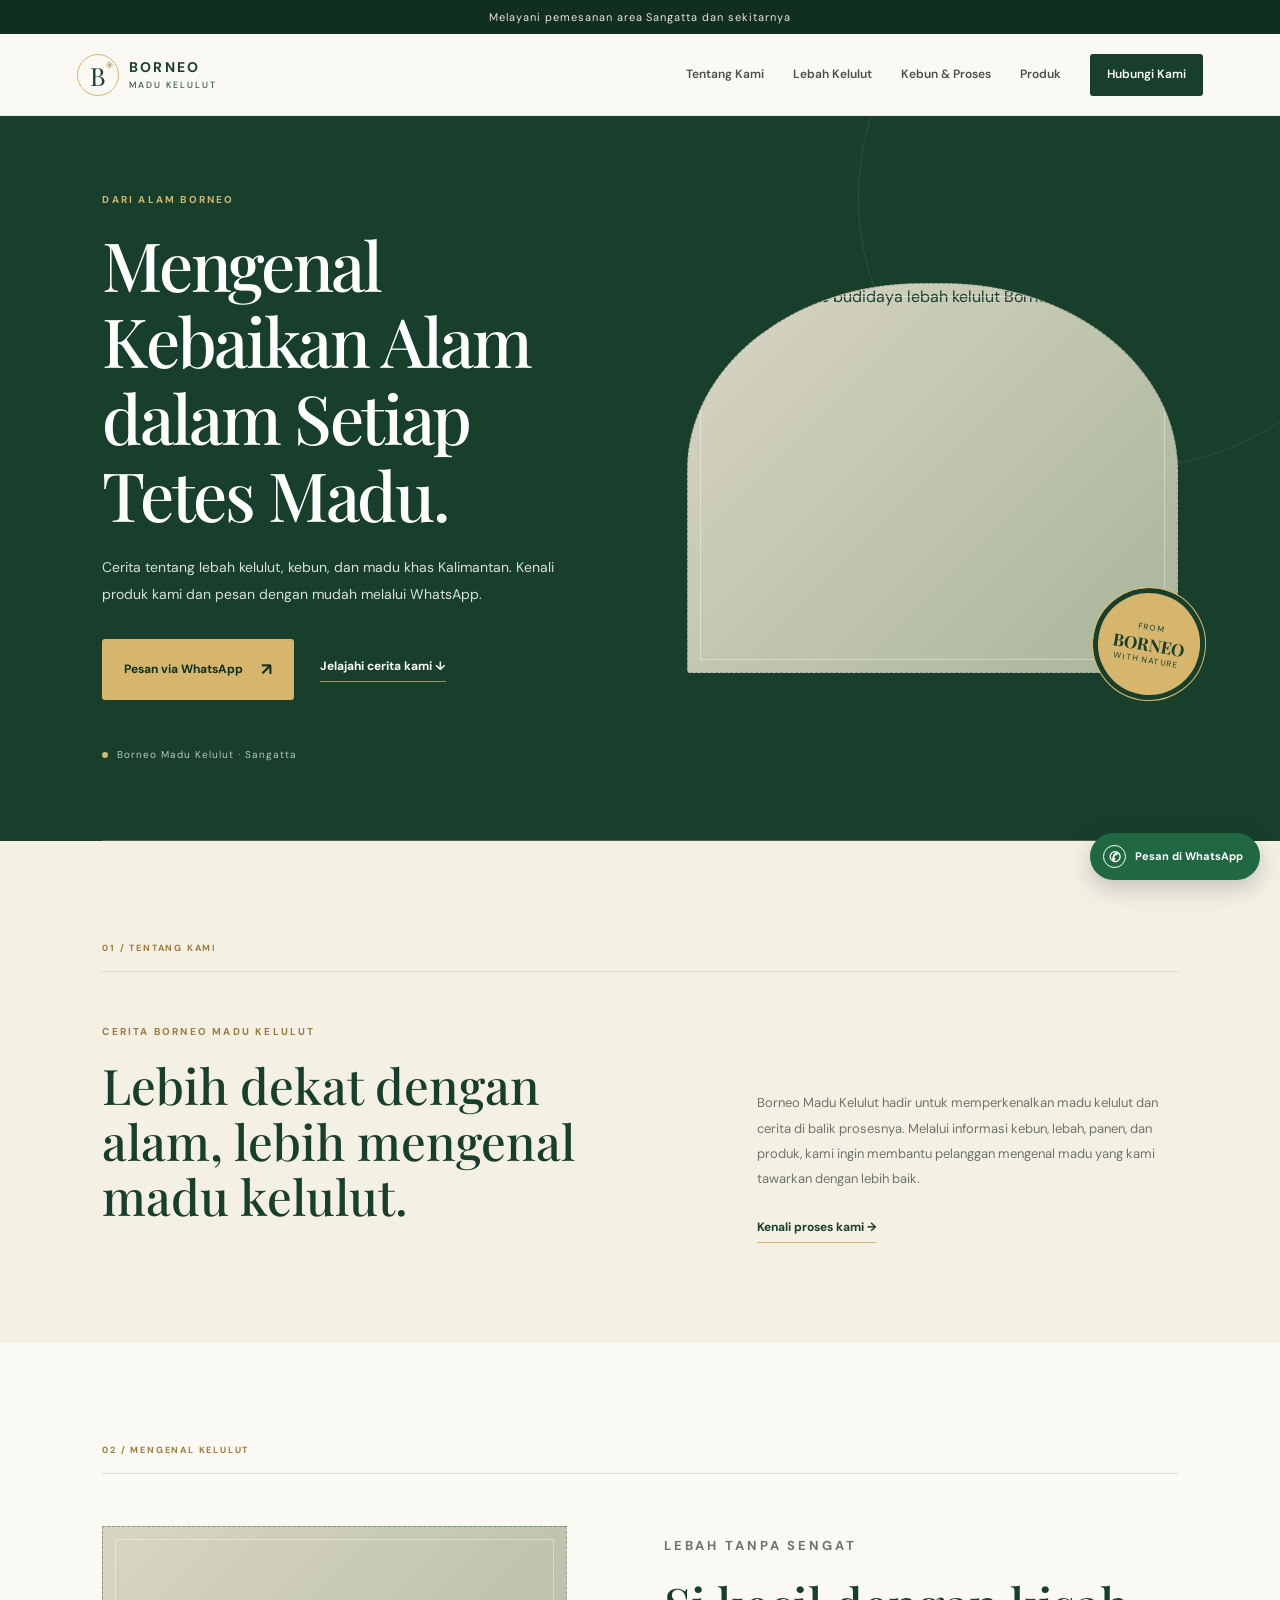
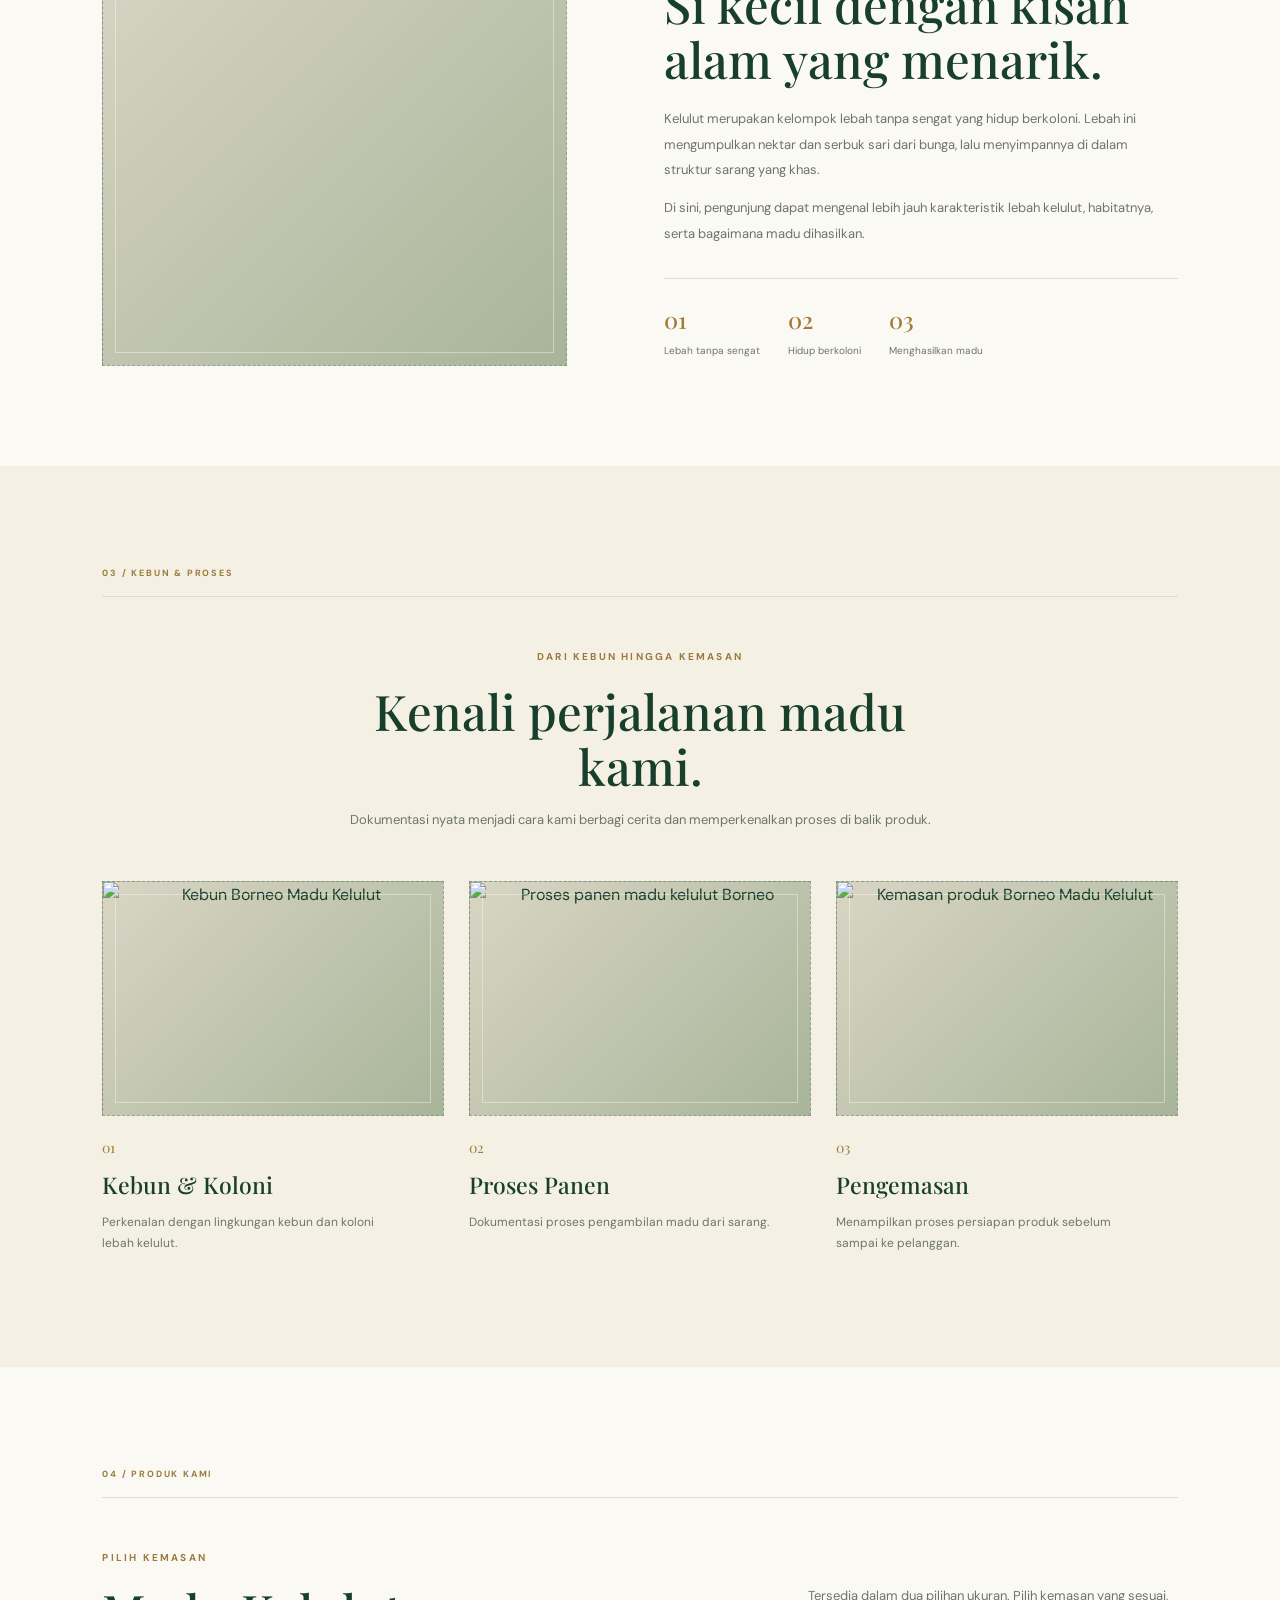
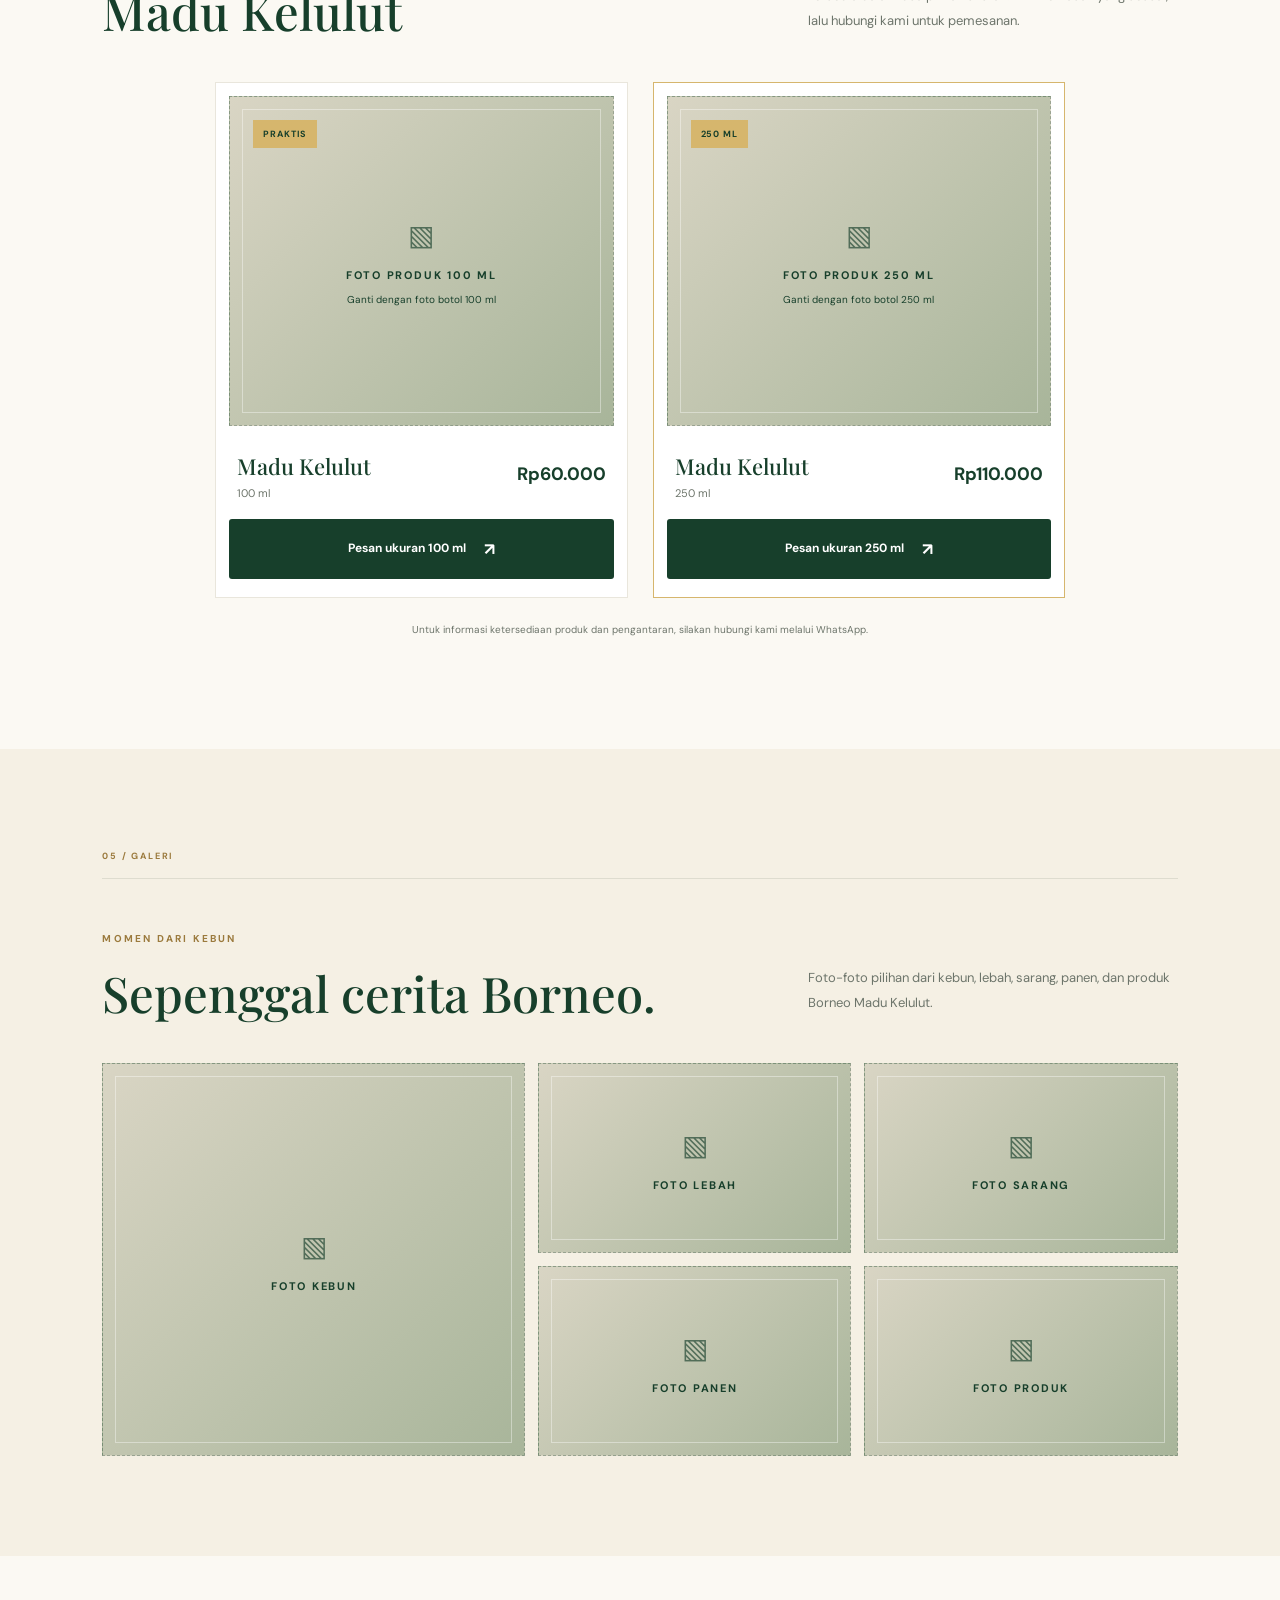
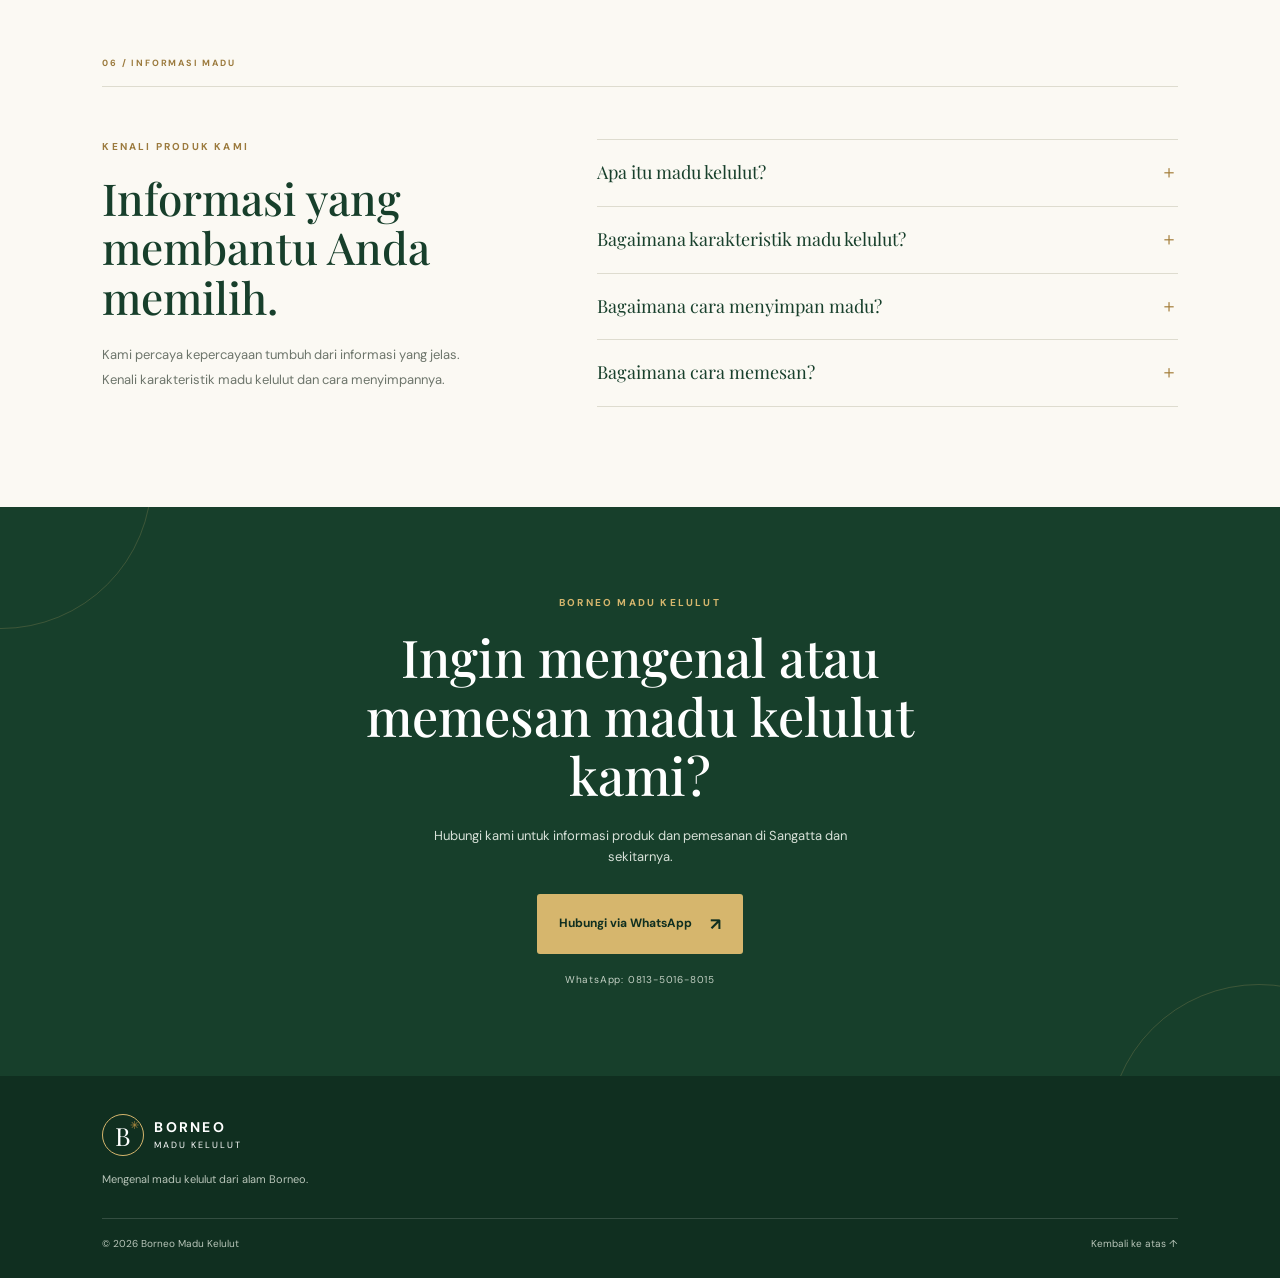
==== index.html @ fba6b412 "Add files via upload" ====
<!DOCTYPE html>
<html lang="id">
<head>
  <meta charset="UTF-8">
  <meta name="viewport" content="width=device-width, initial-scale=1.0">
  <meta name="theme-color" content="#173F2B">
  <meta name="description" content="Borneo Madu Kelulut — mengenal madu kelulut dari alam Kalimantan. Informasi kebun, proses panen, dan pemesanan di Sangatta dan sekitarnya.">
  <title>Borneo Madu Kelulut | Madu Kelulut dari Alam Borneo</title>
  <link rel="preconnect" href="https://fonts.googleapis.com">
  <link rel="preconnect" href="https://fonts.gstatic.com" crossorigin>
  <link href="https://fonts.googleapis.com/css2?family=DM+Sans:wght@400;500;600;700&family=Playfair+Display:wght@500;600;700&display=swap" rel="stylesheet">
  <link rel="stylesheet" href="style.css">
</head>
<body>
  <div class="announcement">Melayani pemesanan area Sangatta dan sekitarnya</div>

  <header class="site-header">
    <a class="brand" href="#home" aria-label="Borneo Madu Kelulut - Beranda">
      <span class="brand-mark">B<span>✳</span></span>
      <span class="brand-copy"><strong>BORNEO</strong><small>MADU KELULUT</small></span>
    </a>
    <button class="menu-toggle" aria-label="Buka menu" aria-expanded="false">☰</button>
    <nav class="nav" aria-label="Navigasi utama">
      <a href="#tentang">Tentang Kami</a>
      <a href="#kelulut">Lebah Kelulut</a>
      <a href="#proses">Kebun & Proses</a>
      <a href="#produk">Produk</a>
      <a href="#kontak" class="nav-cta">Hubungi Kami</a>
    </nav>
  </header>

  <main>
    <section class="hero" id="home">
      <div class="hero-content">
        <p class="eyebrow light">DARI ALAM BORNEO</p>
        <h1>Mengenal Kebaikan Alam dalam Setiap Tetes Madu.</h1>
        <p class="hero-desc">Cerita tentang lebah kelulut, kebun, dan madu khas Kalimantan. Kenali produk kami dan pesan dengan mudah melalui WhatsApp.</p>
        <div class="hero-actions">
          <a class="button button-gold" data-wa="Halo Borneo Madu Kelulut, saya ingin bertanya tentang produk madu kelulut.">Pesan via WhatsApp <span>↗</span></a>
          <a class="text-link light-link" href="#tentang">Jelajahi cerita kami <span>↓</span></a>
        </div>
        <div class="hero-note"><span class="note-dot"></span> Borneo Madu Kelulut · Sangatta</div>
      </div>
      <div class="hero-visual">
        <div class="photo-placeholder hero-photo">
        <img
        src="Foto/Foto-Utama.jpeg"
        alt="Proses budidaya lebah kelulut Borneo Madu"
      >
      </div>
        <div class="hero-stamp"><span>FROM</span><strong>BORNEO</strong><span>WITH NATURE</span></div>
      </div>
      <div class="hero-bottom-line"></div>
    </section>

    <section class="intro section" id="tentang">
      <div class="section-kicker">01 / TENTANG KAMI</div>
      <div class="intro-grid">
        <div>
          <p class="eyebrow">CERITA BORNEO MADU KELULUT</p>
          <h2>Lebih dekat dengan alam, lebih mengenal madu kelulut.</h2>
        </div>
        <div class="intro-copy">
          <p>Borneo Madu Kelulut hadir untuk memperkenalkan madu kelulut dan cerita di balik prosesnya. Melalui informasi kebun, lebah, panen, dan produk, kami ingin membantu pelanggan mengenal madu yang kami tawarkan dengan lebih baik.</p>
          <a class="text-link" href="#proses">Kenali proses kami <span>→</span></a>
        </div>
      </div>
    </section>

    <section class="kelulut-section section" id="kelulut">
      <div class="section-kicker">02 / MENGENAL KELULUT</div>
      <div class="split-layout">
      <div class="split-photo photo-placeholder bee-video-frame">
        <video autoplay muted loop playsinline preload="metadata">
        <source src="Foto/Video-Lebah Kelulut.mp4" type="video/mp4">
        </video>
      </div>
        <div class="split-copy">
          <p class="eyebrow">LEBAH TANPA SENGAT</p>
          <h2>Si kecil dengan kisah alam yang menarik.</h2>
          <p>Kelulut merupakan kelompok lebah tanpa sengat yang hidup berkoloni. Lebah ini mengumpulkan nektar dan serbuk sari dari bunga, lalu menyimpannya di dalam struktur sarang yang khas.</p>
          <p>Di sini, pengunjung dapat mengenal lebih jauh karakteristik lebah kelulut, habitatnya, serta bagaimana madu dihasilkan.</p>
          <div class="fact-row">
            <div><strong>01</strong><span>Lebah tanpa sengat</span></div>
            <div><strong>02</strong><span>Hidup berkoloni</span></div>
            <div><strong>03</strong><span>Menghasilkan madu</span></div>
          </div>
        </div>
      </div>
    </section>

    <section class="process-section section" id="proses">
      <div class="section-kicker">03 / KEBUN & PROSES</div>
      <div class="section-heading centered">
        <p class="eyebrow">DARI KEBUN HINGGA KEMASAN</p>
        <h2>Kenali perjalanan madu kami.</h2>
        <p>Dokumentasi nyata menjadi cara kami berbagi cerita dan memperkenalkan proses di balik produk.</p>
      </div>
      <div class="process-grid">
        
<article class="process-card">
  <div class="photo-placeholder card-photo">
    <img src="Foto/Foto-Kebun.jpeg"
         alt="Kebun Borneo Madu Kelulut">
  </div>
  <span class="step-number">01</span>
  <h3>Kebun & Koloni</h3>
  <p>Perkenalan dengan lingkungan kebun dan koloni lebah kelulut.</p>
</article>

        <article class="process-card">
          
<div class="photo-placeholder card-photo">
  <img src="Foto/Foto-Panen.jpeg"
       alt="Proses panen madu kelulut Borneo">
</div>

          <span class="step-number">02</span><h3>Proses Panen</h3>
          <p>Dokumentasi proses pengambilan madu dari sarang.</p>
        </article>
        <article class="process-card">
          
<div class="photo-placeholder card-photo">
  <img src="Foto/Foto-Kemasan.jpeg"
       alt="Kemasan produk Borneo Madu Kelulut">
</div>

          <span class="step-number">03</span><h3>Pengemasan</h3>
          <p>Menampilkan proses persiapan produk sebelum sampai ke pelanggan.</p>
        </article>
      </div>
    </section>

    <section class="products-section section" id="produk">
      <div class="section-kicker">04 / PRODUK KAMI</div>
      <div class="products-heading">
        <div><p class="eyebrow">PILIH KEMASAN</p><h2>Madu Kelulut</h2></div>
        <p>Tersedia dalam dua pilihan ukuran. Pilih kemasan yang sesuai, lalu hubungi kami untuk pemesanan.</p>
      </div>
      <div class="product-grid">
        <article class="product-card">
          <div class="product-image photo-placeholder"><span class="photo-icon">▧</span><strong>FOTO PRODUK 100 ML</strong><small>Ganti dengan foto botol 100 ml</small><span class="product-tag">PRAKTIS</span></div>
          <div class="product-info"><div><h3>Madu Kelulut</h3><p class="volume">100 ml</p></div><strong class="price">Rp60.000</strong></div>
          <a class="button button-dark full-button" data-wa="Halo Borneo Madu Kelulut, saya ingin memesan Madu Kelulut 100 ml seharga Rp60.000.">Pesan ukuran 100 ml <span>↗</span></a>
        </article>
        <article class="product-card featured">
          <div class="product-image photo-placeholder"><span class="photo-icon">▧</span><strong>FOTO PRODUK 250 ML</strong><small>Ganti dengan foto botol 250 ml</small><span class="product-tag">250 ML</span></div>
          <div class="product-info"><div><h3>Madu Kelulut</h3><p class="volume">250 ml</p></div><strong class="price">Rp110.000</strong></div>
          <a class="button button-dark full-button" data-wa="Halo Borneo Madu Kelulut, saya ingin memesan Madu Kelulut 250 ml seharga Rp110.000.">Pesan ukuran 250 ml <span>↗</span></a>
        </article>
      </div>
      <p class="product-footnote">Untuk informasi ketersediaan produk dan pengantaran, silakan hubungi kami melalui WhatsApp.</p>
    </section>

    <section class="gallery-section section">
      <div class="section-kicker">05 / GALERI</div>
      <div class="gallery-heading"><div><p class="eyebrow">MOMEN DARI KEBUN</p><h2>Sepenggal cerita Borneo.</h2></div><p>Foto-foto pilihan dari kebun, lebah, sarang, panen, dan produk Borneo Madu Kelulut.</p></div>
      <div class="gallery-grid">
        <div class="photo-placeholder gallery-large"><span class="photo-icon">▧</span><strong>FOTO KEBUN</strong></div>
        <div class="photo-placeholder"><span class="photo-icon">▧</span><strong>FOTO LEBAH</strong></div>
        <div class="photo-placeholder"><span class="photo-icon">▧</span><strong>FOTO SARANG</strong></div>
        <div class="photo-placeholder"><span class="photo-icon">▧</span><strong>FOTO PANEN</strong></div>
        <div class="photo-placeholder"><span class="photo-icon">▧</span><strong>FOTO PRODUK</strong></div>
      </div>
    </section>

    <section class="education-section section">
      <div class="section-kicker">06 / INFORMASI MADU</div>
      <div class="education-grid">
        <div><p class="eyebrow">KENALI PRODUK KAMI</p><h2>Informasi yang membantu Anda memilih.</h2><p class="education-lead">Kami percaya kepercayaan tumbuh dari informasi yang jelas. Kenali karakteristik madu kelulut dan cara menyimpannya.</p></div>
        <div class="info-list">
          <details><summary>Apa itu madu kelulut? <span>＋</span></summary><p>Madu kelulut adalah madu yang dihasilkan oleh lebah tanpa sengat dari kelompok stingless bee. Karakteristik warna, aroma, dan rasa dapat berbeda tergantung jenis lebah, sumber pakan, dan kondisi lingkungan.</p></details>
          <details><summary>Bagaimana karakteristik madu kelulut? <span>＋</span></summary><p>Madu kelulut umumnya memiliki rasa khas yang dapat terasa asam-manis. Warna, aroma, dan kekentalannya dapat bervariasi secara alami.</p></details>
          <details><summary>Bagaimana cara menyimpan madu? <span>＋</span></summary><p>Simpan dalam wadah tertutup rapat, di tempat bersih dan sejuk, serta terhindar dari sinar matahari langsung. Ikuti petunjuk penyimpanan pada kemasan produk.</p></details>
          <details><summary>Bagaimana cara memesan? <span>＋</span></summary><p>Pilih ukuran 100 ml atau 250 ml, kemudian tekan tombol WhatsApp pada produk. Kami akan membantu mengonfirmasi pesanan dan informasi pengantaran.</p></details>
        </div>
      </div>
    </section>

    <section class="contact-section" id="kontak">
      <div class="contact-inner">
        <p class="eyebrow light">BORNEO MADU KELULUT</p>
        <h2>Ingin mengenal atau memesan madu kelulut kami?</h2>
        <p>Hubungi kami untuk informasi produk dan pemesanan di Sangatta dan sekitarnya.</p>
        <a class="button button-gold" data-wa="Halo Borneo Madu Kelulut, saya ingin bertanya dan melakukan pemesanan.">Hubungi via WhatsApp <span>↗</span></a>
        <small>WhatsApp: 0813-5016-8015</small>
      </div>
    </section>
  </main>

  <footer class="footer">
    <a class="brand footer-brand" href="#home"><span class="brand-mark">B<span>✳</span></span><span class="brand-copy"><strong>BORNEO</strong><small>MADU KELULUT</small></span></a>
    <p>Mengenal madu kelulut dari alam Borneo.</p>
    <div class="footer-bottom"><span>© <span id="year"></span> Borneo Madu Kelulut</span><a href="#home">Kembali ke atas ↑</a></div>
  </footer>

  <a class="floating-wa" data-wa="Halo Borneo Madu Kelulut, saya ingin bertanya tentang produk madu kelulut." aria-label="Chat WhatsApp">
    <span class="wa-symbol">✆</span><span>Pesan di WhatsApp</span>
  </a>

  <script src="script.js"></script>
</body>
</html>
---- style.css ----
:root {
  --forest: #173F2B;
  --forest-deep: #102F20;
  --gold: #D6B66D;
  --ivory: #F5F0E4;
  --paper: #FBF9F3;
  --brown: #79533A;
  --sage: #A8B59A;
  --ink: #292D27;
  --muted: #6D756B;
  --line: #DEDCCF;
  --serif: "Playfair Display", Georgia, serif;
  --sans: "DM Sans", Arial, sans-serif;
}
* { box-sizing: border-box; }
html { scroll-behavior: smooth; scroll-padding-top: 88px; }
body { margin: 0; background: var(--paper); color: var(--ink); font-family: var(--sans); line-height: 1.65; }
a { color: inherit; text-decoration: none; }
.announcement { background: var(--forest-deep); color: #E9E5D8; text-align: center; padding: 8px 16px; font-size: 11px; letter-spacing: .09em; }
.site-header { height: 82px; display: flex; align-items: center; justify-content: space-between; padding: 0 max(6vw, 24px); background: var(--paper); position: sticky; top: 0; z-index: 20; border-bottom: 1px solid rgba(23,63,43,.08); }
.brand { display: inline-flex; align-items: center; gap: 10px; color: var(--forest); }
.brand-mark { width: 42px; height: 42px; display: grid; place-items: center; border: 1px solid var(--gold); border-radius: 50%; font-family: var(--serif); font-size: 25px; position: relative; }
.brand-mark span { color: #B58D3F; font-size: 11px; position: absolute; top: 1px; right: 4px; }
.brand-copy { display: flex; flex-direction: column; line-height: 1.2; letter-spacing: .14em; }
.brand-copy strong { font-size: 14px; }
.brand-copy small { font-size: 9px; letter-spacing: .22em; margin-top: 4px; }
.nav { display: flex; align-items: center; gap: 29px; font-size: 12px; font-weight: 600; color: #465248; }
.nav a:hover, .text-link:hover { color: #A77F34; }
.nav .nav-cta { background: var(--forest); color: white; padding: 11px 17px; border-radius: 3px; }
.menu-toggle { display: none; background: none; border: 0; font-size: 25px; color: var(--forest); }
.hero { background: var(--forest); color: white; min-height: 610px; display: grid; grid-template-columns: 1.03fr .97fr; padding: 76px max(8vw, 28px) 78px; position: relative; overflow: hidden; gap: 6%; }
.hero:before { content: ""; position: absolute; width: 540px; height: 540px; border: 1px solid rgba(214,182,109,.13); border-radius: 50%; right: -120px; top: -190px; }
.hero-content { max-width: 590px; align-self: center; z-index: 1; }
.eyebrow { color: #9B7A3D; font-size: 10px; font-weight: 700; letter-spacing: .22em; margin: 0 0 17px; }
.eyebrow.light { color: var(--gold); }
h1, h2, h3, p { margin-top: 0; }
h1, h2 { font-family: var(--serif); font-weight: 500; line-height: 1.13; }
h1 { font-size: clamp(42px, 5.3vw, 68px); letter-spacing: -.035em; margin-bottom: 22px; }
.hero-desc { color: #D7E1D8; font-size: 14px; max-width: 490px; line-height: 1.9; }
.hero-actions { display: flex; align-items: center; gap: 26px; margin-top: 32px; flex-wrap: wrap; }
.button { display: inline-flex; align-items: center; justify-content: center; gap: 18px; padding: 15px 21px; font-size: 12px; font-weight: 700; border-radius: 3px; transition: .2s ease; border: 1px solid transparent; cursor: pointer; }
.button span { font-size: 17px; }
.button-gold { background: var(--gold); color: var(--forest-deep); }
.button-gold:hover { background: #E4C982; transform: translateY(-2px); }
.button-dark { background: var(--forest); color: white; }
.button-dark:hover { background: var(--forest-deep); }
.text-link { color: var(--forest); font-size: 12px; font-weight: 700; border-bottom: 1px solid var(--gold); padding-bottom: 5px; }
.light-link { color: white; border-color: rgba(214,182,109,.7); }
.hero-note { margin-top: 47px; color: #B9C9BC; font-size: 10px; letter-spacing: .1em; display: flex; gap: 9px; align-items: center; }
.note-dot { width: 6px; height: 6px; border-radius: 50%; background: var(--gold); }
.hero-visual { align-self: center; position: relative; z-index: 1; }
.photo-placeholder { background: linear-gradient(135deg, #D9D5C4, #A8B59A); color: var(--forest); display: flex; align-items: center; justify-content: center; flex-direction: column; text-align: center; gap: 7px; position: relative; overflow: hidden; border: 1px dashed rgba(23,63,43,.32); }
.photo-placeholder:after { content: ""; position: absolute; inset: 12px; border: 1px solid rgba(255,255,255,.38); pointer-events: none; }
.photo-placeholder strong { font-size: 11px; letter-spacing: .16em; z-index: 1; }
.photo-placeholder small { font-size: 10px; z-index: 1; max-width: 80%; }
.photo-icon { font-size: 28px; opacity: .65; z-index: 1; }
.hero-photo { min-height: 390px; height: 100%; border-radius: 48% 48% 3px 3px; }
.hero-stamp { position: absolute; width: 112px; height: 112px; border-radius: 50%; background: var(--gold); color: var(--forest); right: -27px; bottom: -27px; display: flex; flex-direction: column; justify-content: center; align-items: center; line-height: 1.35; transform: rotate(10deg); border: 5px solid var(--forest); outline: 1px solid var(--gold); }
.hero-stamp span { font-size: 8px; letter-spacing: .16em; }.hero-stamp strong { font-family: var(--serif); font-size: 17px; }
.hero-bottom-line { position: absolute; bottom: 0; left: 8%; right: 8%; border-bottom: 1px solid rgba(214,182,109,.3); }
.section { padding: 100px max(8vw, 28px); }
.section-kicker { color: #9B7A3D; font-size: 9px; letter-spacing: .2em; font-weight: 700; border-bottom: 1px solid var(--line); padding-bottom: 15px; margin-bottom: 52px; }
.intro { background: var(--ivory); }
.intro-grid { display: grid; grid-template-columns: 1fr .8fr; gap: 12%; align-items: end; }
h2 { font-size: clamp(34px, 4vw, 49px); color: var(--forest); margin-bottom: 20px; }
.intro-copy p, .split-copy p, .section-heading > p:last-child, .products-heading > p, .gallery-heading > p, .education-lead { color: var(--muted); font-size: 13px; line-height: 1.95; }
.intro-copy .text-link { display: inline-block; margin-top: 13px; }
.kelulut-section { background: var(--paper); }
.split-layout { display: grid; grid-template-columns: .95fr 1.05fr; gap: 9%; align-items: center; }
.split-photo { min-height: 440px; }
.split-copy h2 { max-width: 480px; }
.split-copy > p:not(.eyebrow) { max-width: 530px; }
.fact-row { display: flex; gap: 28px; border-top: 1px solid var(--line); margin-top: 32px; padding-top: 22px; }
.fact-row div { display: flex; flex-direction: column; gap: 4px; }
.fact-row strong { color: #A27B36; font-family: var(--serif); font-size: 23px; font-weight: 500; }
.fact-row span { font-size: 10px; color: var(--muted); }
.process-section { background: var(--ivory); }
.section-heading { max-width: 600px; margin: 0 auto 48px; }
.centered { text-align: center; }
.section-heading h2 { margin-bottom: 14px; }
.process-grid { display: grid; grid-template-columns: repeat(3, 1fr); gap: 25px; }
.process-card { position: relative; }
.card-photo { height: 235px; }
.step-number { display: inline-block; color: #A27B36; font-family: var(--serif); font-size: 14px; margin: 20px 0 7px; }
.process-card h3 { color: var(--forest); font-family: var(--serif); font-size: 23px; font-weight: 500; margin-bottom: 8px; }
.process-card p { color: var(--muted); font-size: 12px; line-height: 1.8; max-width: 300px; }
.products-section { background: var(--paper); }
.products-heading, .gallery-heading { display: flex; justify-content: space-between; align-items: end; gap: 40px; margin-bottom: 43px; }
.products-heading h2, .gallery-heading h2 { margin-bottom: 0; }
.products-heading > p, .gallery-heading > p { max-width: 370px; margin-bottom: 5px; }
.product-grid { display: grid; grid-template-columns: repeat(2, minmax(0, 1fr)); gap: 25px; max-width: 850px; margin: 0 auto; }
.product-card { background: white; padding: 13px 13px 18px; border: 1px solid #E9E6DC; }
.product-card.featured { border-color: #D6B66D; }
.product-image { height: 330px; }
.product-tag { position: absolute; top: 23px; left: 23px; background: var(--gold); color: var(--forest); font-size: 9px; font-weight: 700; letter-spacing: .1em; padding: 7px 10px; z-index: 2; }
.product-info { display: flex; align-items: center; justify-content: space-between; gap: 10px; padding: 22px 8px 17px; }
.product-info h3 { font-family: var(--serif); font-weight: 500; color: var(--forest); font-size: 22px; margin: 0; }
.volume { color: var(--muted); font-size: 11px; margin: 0; }
.price { color: var(--forest); font-size: 18px; white-space: nowrap; }
.full-button { width: 100%; }
.product-footnote { text-align: center; color: var(--muted); font-size: 10px; margin-top: 24px; }
.gallery-section { background: var(--ivory); }
.gallery-grid { display: grid; grid-template-columns: 1.35fr 1fr 1fr; grid-template-rows: 190px 190px; gap: 13px; }
.gallery-grid > div { min-height: 170px; }
.gallery-large { grid-row: span 2; }
.education-section { background: var(--paper); }
.education-grid { display: grid; grid-template-columns: .8fr 1.2fr; gap: 10%; }
.education-grid h2 { font-size: clamp(32px, 3.6vw, 44px); }
.info-list details { border-bottom: 1px solid var(--line); padding: 18px 0; }
.info-list details:first-child { border-top: 1px solid var(--line); }
.info-list summary { cursor: pointer; display: flex; justify-content: space-between; gap: 20px; list-style: none; font-family: var(--serif); font-size: 18px; color: var(--forest); }
.info-list summary::-webkit-details-marker { display: none; }
.info-list summary span { color: #A27B36; font-family: var(--sans); }
.info-list details p { color: var(--muted); font-size: 12px; line-height: 1.9; max-width: 600px; margin: 13px 30px 2px 0; }
.contact-section { background: var(--forest); color: white; text-align: center; padding: 88px 24px; position: relative; overflow: hidden; }
.contact-section:before, .contact-section:after { content: ""; position: absolute; width: 300px; height: 300px; border: 1px solid rgba(214,182,109,.2); border-radius: 50%; }
.contact-section:before { left: -150px; top: -180px; }.contact-section:after { right: -130px; bottom: -210px; }
.contact-inner { max-width: 650px; margin: auto; position: relative; z-index: 1; }
.contact-inner h2 { color: white; font-size: clamp(34px, 4.5vw, 52px); }
.contact-inner > p:not(.eyebrow) { color: #D7E1D8; font-size: 13px; margin: 0 auto 26px; max-width: 480px; }
.contact-inner small { display: block; color: #C3D0C4; font-size: 10px; margin-top: 18px; letter-spacing: .08em; }
.footer { padding: 38px max(8vw, 28px) 25px; background: #102F20; color: #E7E9DF; }
.footer-brand { color: white; }.footer p { color: #B8C5B9; font-size: 11px; margin: 14px 0 30px; }
.footer-bottom { border-top: 1px solid rgba(255,255,255,.15); padding-top: 17px; display: flex; justify-content: space-between; color: #B8C5B9; font-size: 10px; }
.floating-wa { position: fixed; bottom: 20px; right: 20px; z-index: 30; display: flex; align-items: center; gap: 9px; background: #1F6842; color: white; border-radius: 40px; padding: 12px 17px 12px 13px; box-shadow: 0 8px 25px rgba(0,0,0,.2); font-size: 11px; font-weight: 700; }
.wa-symbol { width: 23px; height: 23px; border: 1.5px solid white; border-radius: 50%; display: grid; place-items: center; font-size: 14px; }
@media (max-width: 850px) {
  .site-header { height: 72px; }.menu-toggle { display: block; cursor: pointer; }
  .nav { display: none; position: absolute; top: 72px; left: 0; right: 0; padding: 18px 25px 24px; background: var(--paper); flex-direction: column; align-items: stretch; gap: 17px; border-bottom: 1px solid var(--line); }
  .nav.open { display: flex; }.nav .nav-cta { text-align: center; }
  .hero { grid-template-columns: 1fr; padding-top: 62px; gap: 40px; }.hero-content { max-width: 680px; }.hero-photo { min-height: 330px; border-radius: 150px 150px 3px 3px; }.hero-visual { max-width: 570px; width: 100%; margin: auto; }
  .intro-grid, .split-layout, .education-grid { grid-template-columns: 1fr; gap: 30px; }
  .split-photo { min-height: 340px; }.split-layout .split-photo { order: 2; }.split-copy { order: 1; }
  .section { padding-top: 75px; padding-bottom: 75px; }.section-kicker { margin-bottom: 38px; }
}
@media (max-width: 600px) {
  .announcement { font-size: 9px; }.site-header { padding: 0 20px; }.brand-mark { width: 37px; height: 37px; }
  .hero { padding: 54px 23px 66px; }.hero h1 { font-size: 43px; }.hero-desc { font-size: 13px; }.hero-actions { gap: 18px; }.hero-note { margin-top: 32px; }.hero-photo { min-height: 270px; }.hero-stamp { width: 90px; height: 90px; right: -8px; }.hero-stamp strong { font-size: 14px; }
  .section { padding: 67px 22px; }.section-kicker { margin-bottom: 32px; }.intro-grid { gap: 12px; }
  .fact-row { gap: 14px; justify-content: space-between; }.fact-row span { font-size: 9px; }
  .process-grid { grid-template-columns: 1fr; gap: 25px; }.card-photo { height: 220px; }
  .products-heading, .gallery-heading { display: block; }.products-heading > p, .gallery-heading > p { margin-top: 18px; }
  .product-grid { grid-template-columns: 1fr; max-width: 390px; }.product-image { height: 300px; }
  .gallery-grid { grid-template-columns: 1fr 1fr; grid-template-rows: 170px 130px 130px; }.gallery-large { grid-column: span 2; grid-row: auto; }
  .contact-section { padding: 72px 23px; }.footer { padding: 34px 22px 22px; }.footer-bottom { gap: 12px; }
  .floating-wa { right: 12px; bottom: 12px; padding: 11px 14px 11px 11px; }
}
/* Foto utama - mempertahankan desain template */
.hero-photo {
  position: relative;
  overflow: hidden;
}

.hero-photo img {
  position: absolute;
  inset: 0;
  width: 100%;
  height: 100%;
  object-fit: cover;
  object-position: center;
  display: block;
}

.bee-video-frame {
  position: relative;
  overflow: hidden;
}

.bee-video-frame video {
  position: absolute;
  inset: 0;
  width: 100%;
  height: 100%;
  object-fit: cover;
  display: block;
}
.card-photo {
  position: relative;
  overflow: hidden;
}

.card-photo img {
  width: 100%;
  height: 100%;
  object-fit: cover;
  display: block;
}
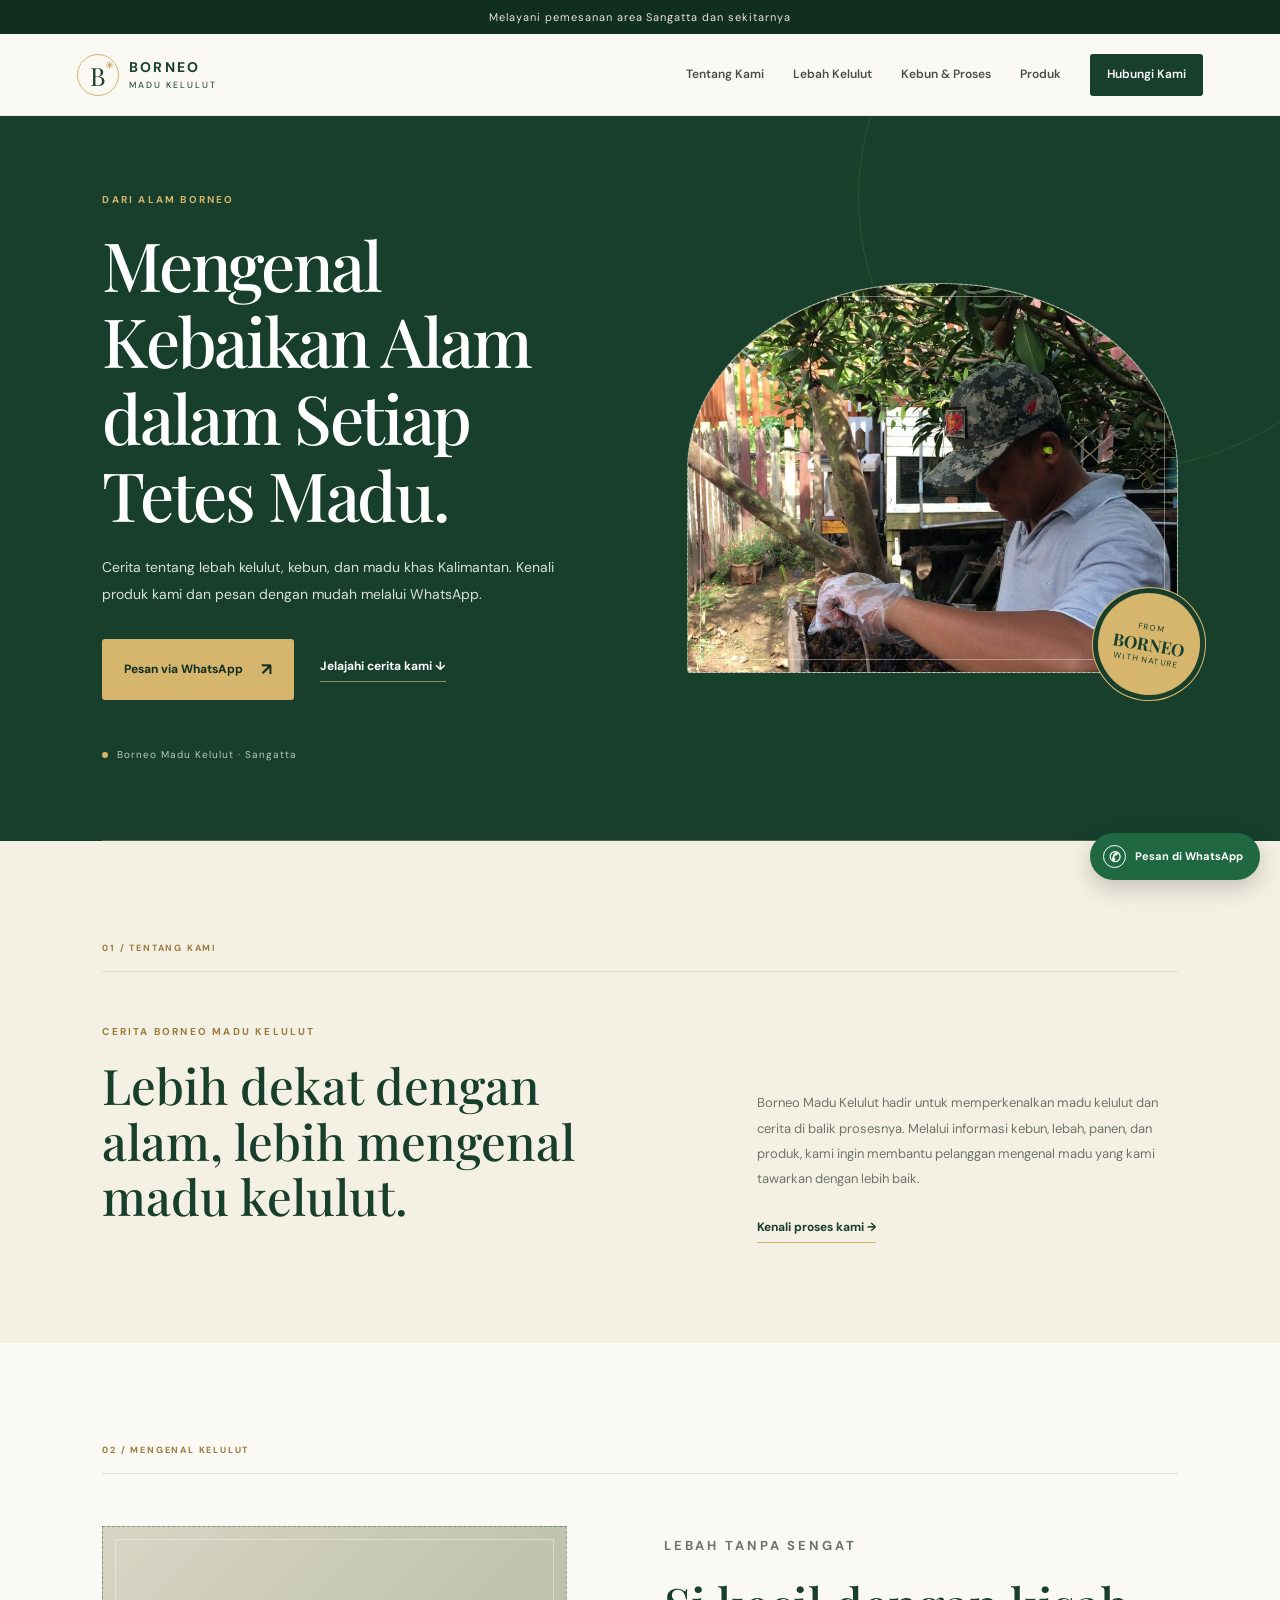
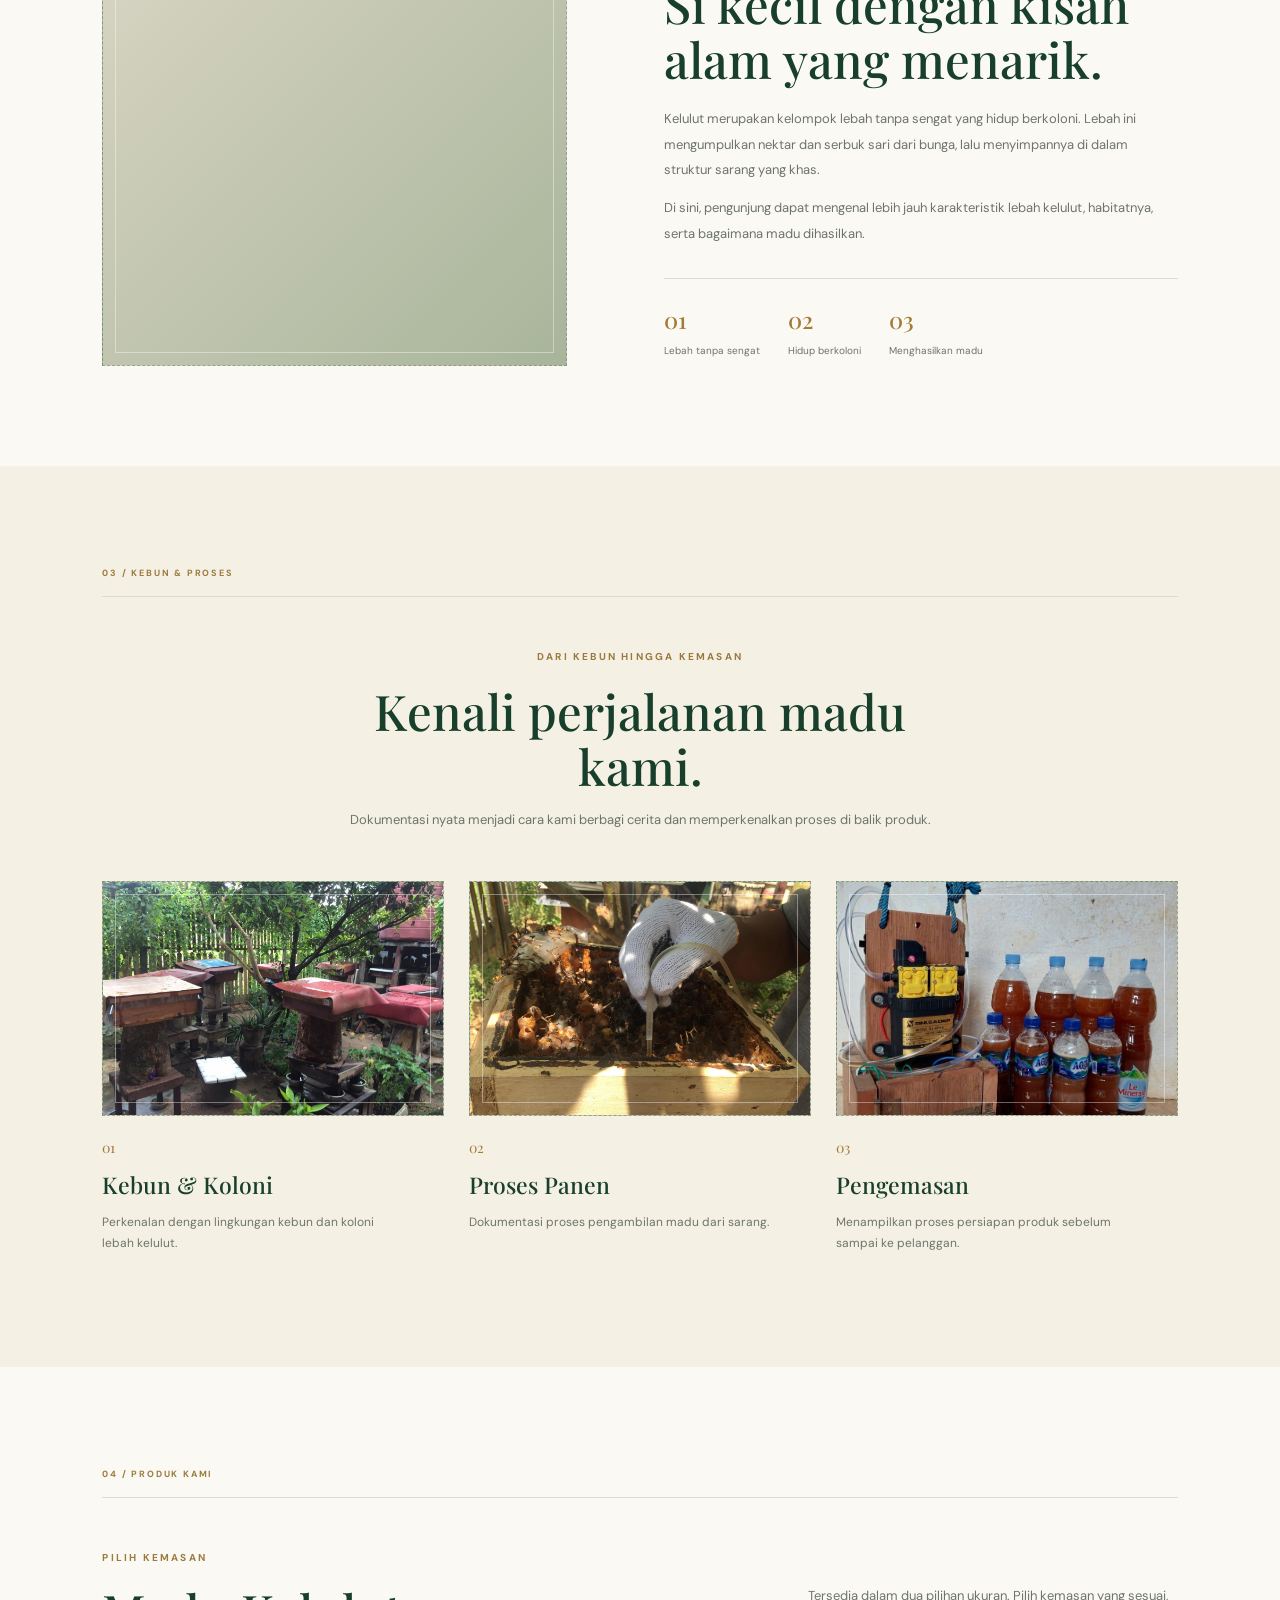
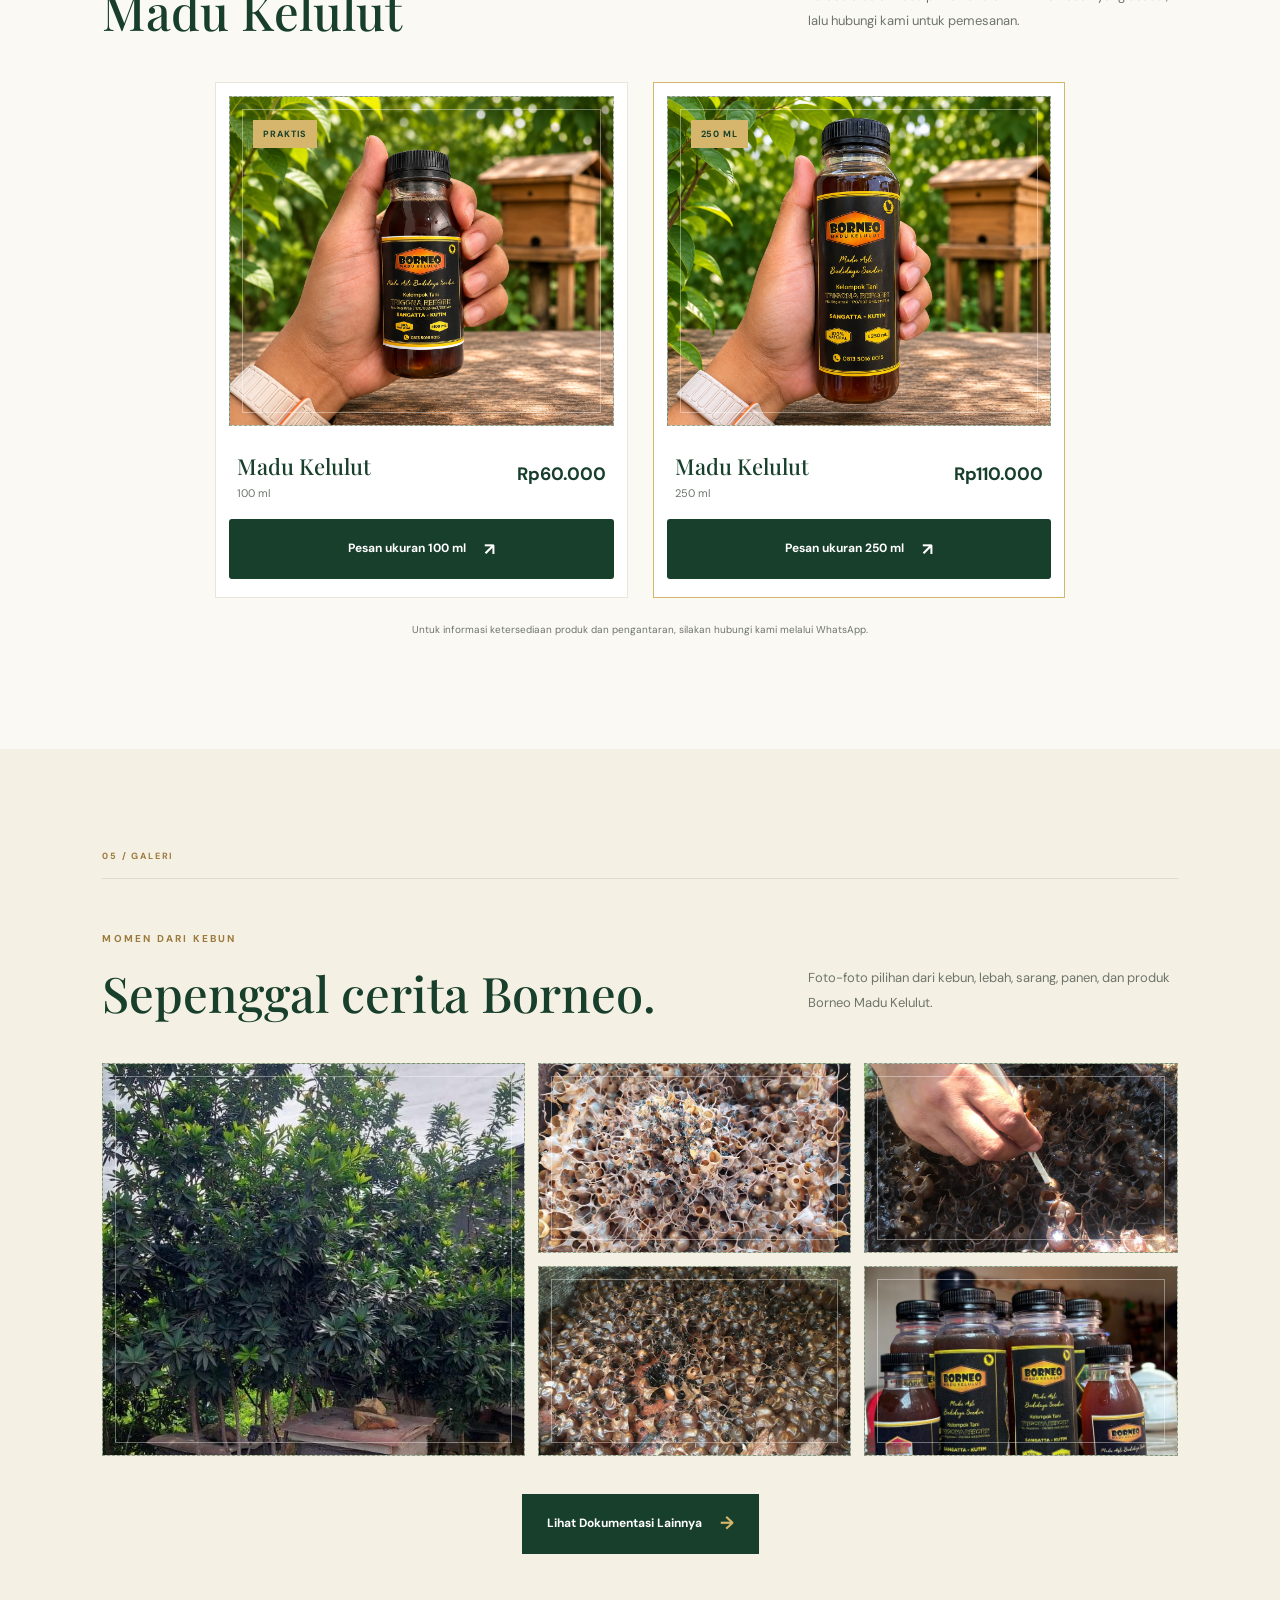
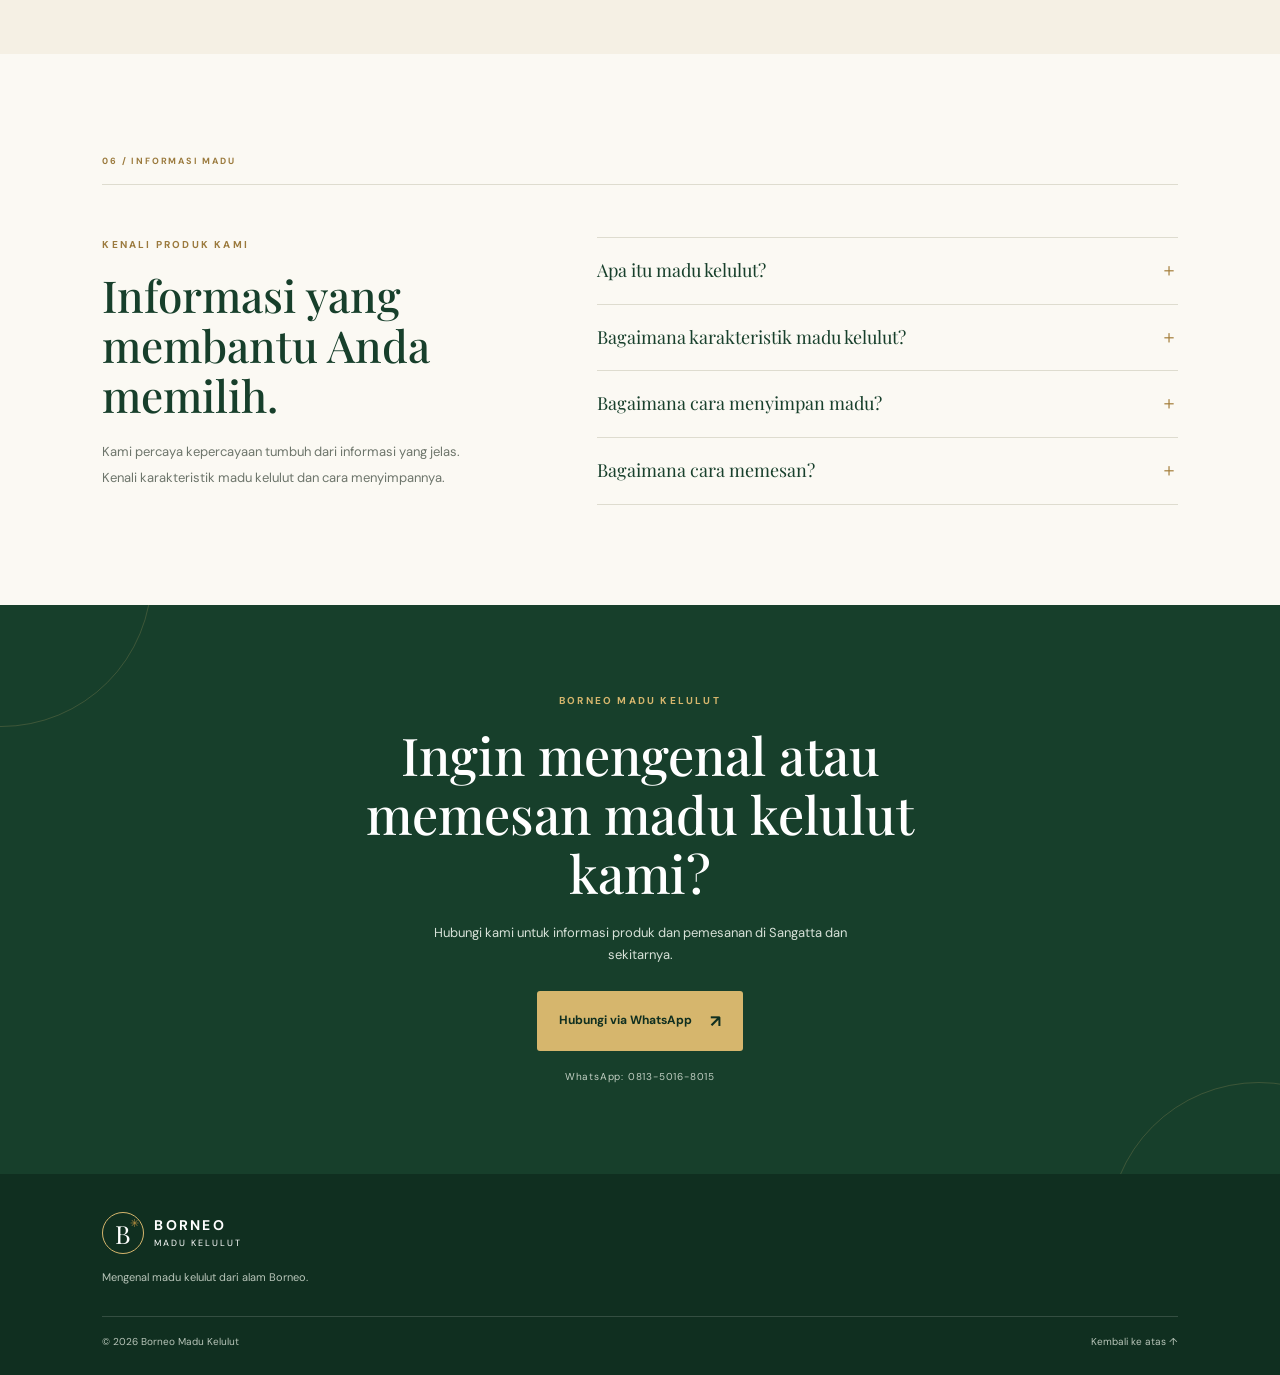
==== commit d742fd47: "Update index.html" ====
--- a/index.html
+++ b/index.html
@@ -114,7 +114,7 @@
   <img src="Foto/Foto-Panen.jpeg"
        alt="Proses panen madu kelulut Borneo">
 </div>
-
+  
           <span class="step-number">02</span><h3>Proses Panen</h3>
           <p>Dokumentasi proses pengambilan madu dari sarang.</p>
         </article>
@@ -139,12 +139,20 @@
       </div>
       <div class="product-grid">
         <article class="product-card">
-          <div class="product-image photo-placeholder"><span class="photo-icon">▧</span><strong>FOTO PRODUK 100 ML</strong><small>Ganti dengan foto botol 100 ml</small><span class="product-tag">PRAKTIS</span></div>
+          <div class="product-image photo-placeholder">
+  <img src="Foto/foto-produk-100ml.png"
+       alt="Madu Kelulut 100 ml">
+  <span class="product-tag">PRAKTIS</span>
+</div>
           <div class="product-info"><div><h3>Madu Kelulut</h3><p class="volume">100 ml</p></div><strong class="price">Rp60.000</strong></div>
           <a class="button button-dark full-button" data-wa="Halo Borneo Madu Kelulut, saya ingin memesan Madu Kelulut 100 ml seharga Rp60.000.">Pesan ukuran 100 ml <span>↗</span></a>
         </article>
         <article class="product-card featured">
-          <div class="product-image photo-placeholder"><span class="photo-icon">▧</span><strong>FOTO PRODUK 250 ML</strong><small>Ganti dengan foto botol 250 ml</small><span class="product-tag">250 ML</span></div>
+          <div class="product-image photo-placeholder">
+  <img src="Foto/foto-produk-250ml.png"
+       alt="Madu Kelulut 250 ml">
+  <span class="product-tag">250 ML</span>
+</div>
           <div class="product-info"><div><h3>Madu Kelulut</h3><p class="volume">250 ml</p></div><strong class="price">Rp110.000</strong></div>
           <a class="button button-dark full-button" data-wa="Halo Borneo Madu Kelulut, saya ingin memesan Madu Kelulut 250 ml seharga Rp110.000.">Pesan ukuran 250 ml <span>↗</span></a>
         </article>
@@ -156,12 +164,29 @@
       <div class="section-kicker">05 / GALERI</div>
       <div class="gallery-heading"><div><p class="eyebrow">MOMEN DARI KEBUN</p><h2>Sepenggal cerita Borneo.</h2></div><p>Foto-foto pilihan dari kebun, lebah, sarang, panen, dan produk Borneo Madu Kelulut.</p></div>
       <div class="gallery-grid">
-        <div class="photo-placeholder gallery-large"><span class="photo-icon">▧</span><strong>FOTO KEBUN</strong></div>
-        <div class="photo-placeholder"><span class="photo-icon">▧</span><strong>FOTO LEBAH</strong></div>
-        <div class="photo-placeholder"><span class="photo-icon">▧</span><strong>FOTO SARANG</strong></div>
-        <div class="photo-placeholder"><span class="photo-icon">▧</span><strong>FOTO PANEN</strong></div>
-        <div class="photo-placeholder"><span class="photo-icon">▧</span><strong>FOTO PRODUK</strong></div>
-      </div>
+        <div class="photo-placeholder gallery-large">
+  <img src="Foto/foto-kebun-02.jpeg" alt="Kebun Borneo Madu Kelulut">
+</div>
+        <div class="photo-placeholder">
+  <img src="Foto/foto-sarang-02.jpeg" alt="Produk Borneo Madu Kelulut">
+</div>
+        <div class="photo-placeholder">
+  <img src="Foto/foto-sarang-01.jpeg" alt="Produk Borneo Madu Kelulut">
+</div>
+        <div class="photo-placeholder">
+  <img src="Foto/foto-sarang-03.jpeg" alt="Produk Borneo Madu Kelulut">
+</div>
+        <div class="photo-placeholder">
+  <img src="Foto/foto-produk-01.jpeg" alt="Produk Borneo Madu Kelulut">
+</div>
+      </div>
+      <div class="gallery-more-wrap">
+      <a href="dokumentasi.html" class="gallery-more">
+        Lihat Dokumentasi Lainnya
+      <span>→</span>
+      </a>
+      </div>
+
     </section>
 
     <section class="education-section section">
--- a/style.css
+++ b/style.css
@@ -184,4 +184,62 @@
   height: 100%;
   object-fit: cover;
   display: block;
-}+}
+.card-photo img {
+  width: 100%;
+  height: 100%;
+  object-fit: cover;
+  display: block;
+}
+
+/* FOTO PRODUK 100 ML DAN 250 ML */
+.product-image {
+  position: relative;
+  overflow: hidden;
+}
+
+.product-image img {
+  width: 100%;
+  height: 100%;
+  object-fit: cover;
+  object-position: center;
+  display: block;
+  padding: 0;
+}
+
+.gallery-more-wrap {
+  display: flex;
+  justify-content: center;
+  margin-top: 38px;
+}
+
+.gallery-more {
+  display: inline-flex;
+  align-items: center;
+  gap: 18px;
+  background: var(--forest);
+  color: white;
+  padding: 15px 25px;
+  font-size: 12px;
+  font-weight: 700;
+  transition: background .2s;
+}
+
+.gallery-more:hover {
+  background: var(--forest-deep);
+}
+
+.gallery-more span {
+  color: var(--gold);
+  font-size: 18px;
+}
+/* FOTO GALERI */
+.gallery-grid .photo-placeholder img {
+  position: absolute;
+  inset: 0;
+  width: 100%;
+  height: 100%;
+  object-fit: cover;
+  object-position: center;
+  display: block;
+}
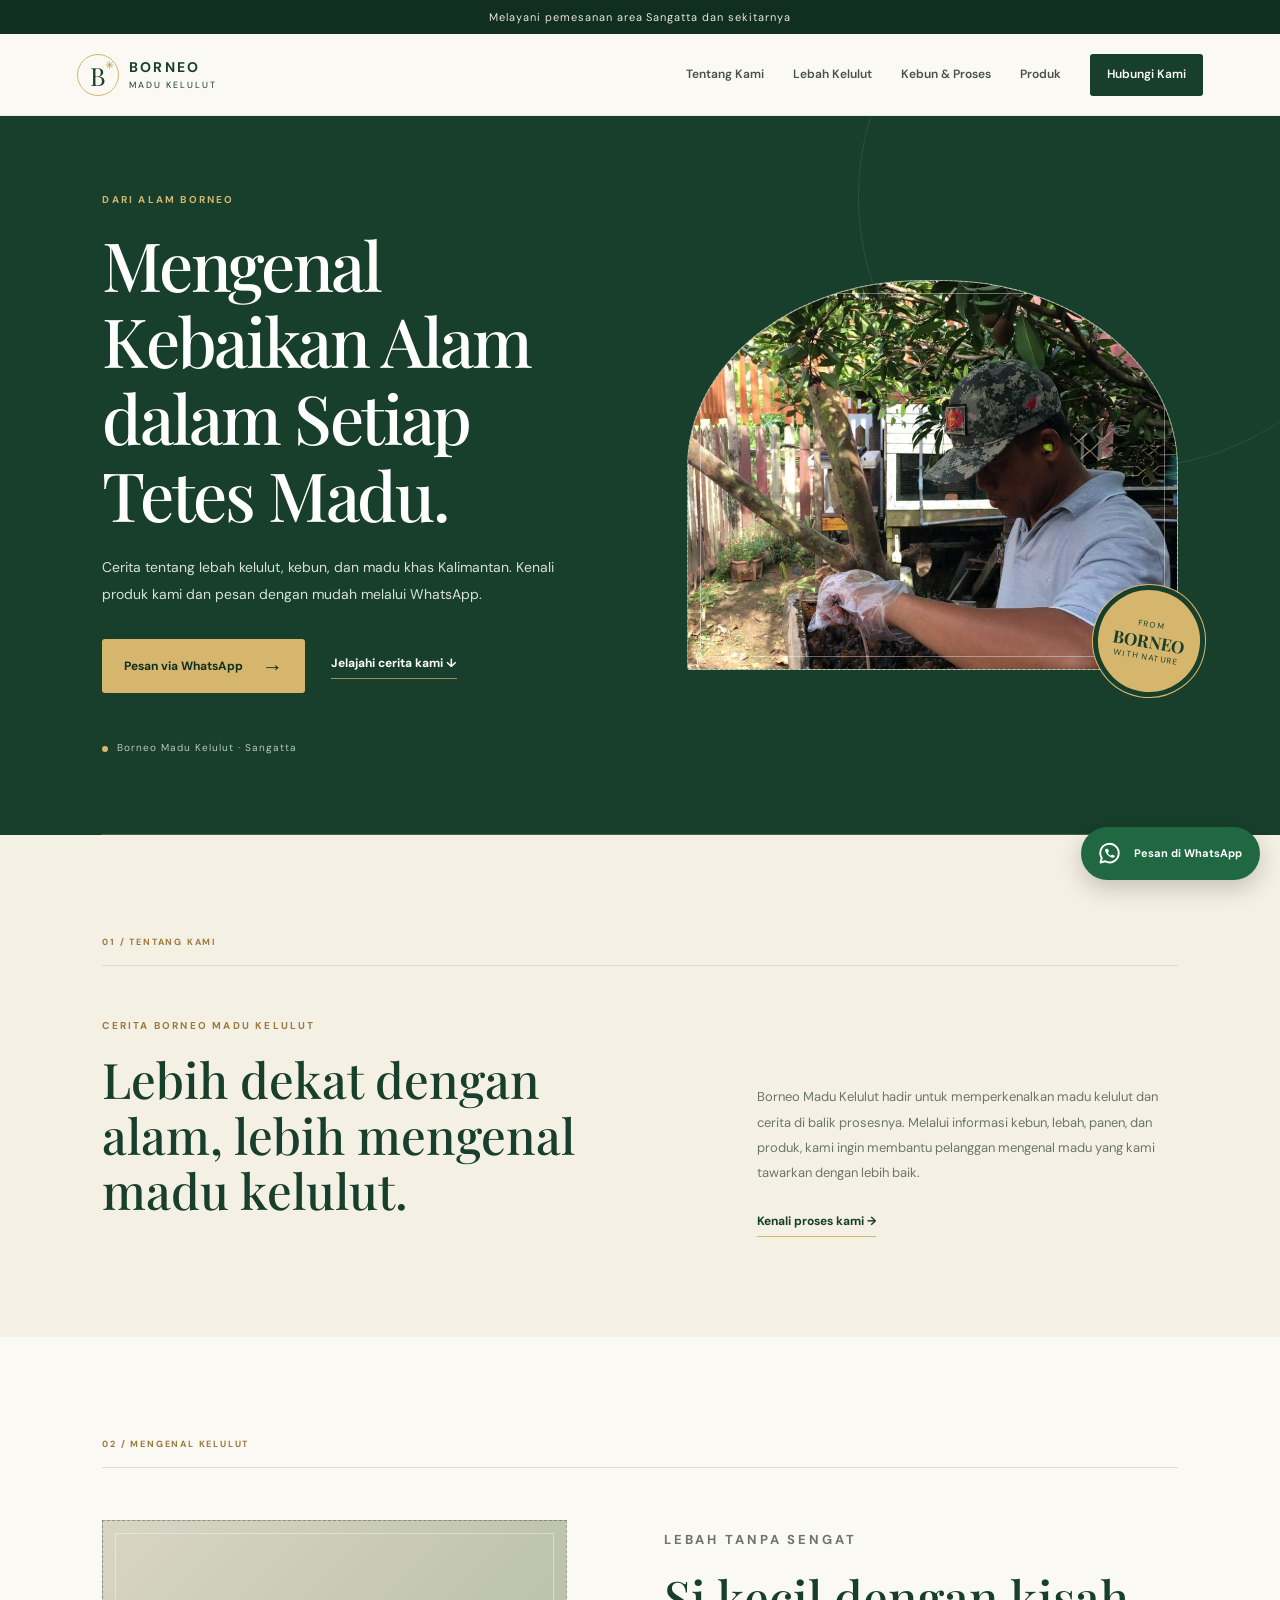
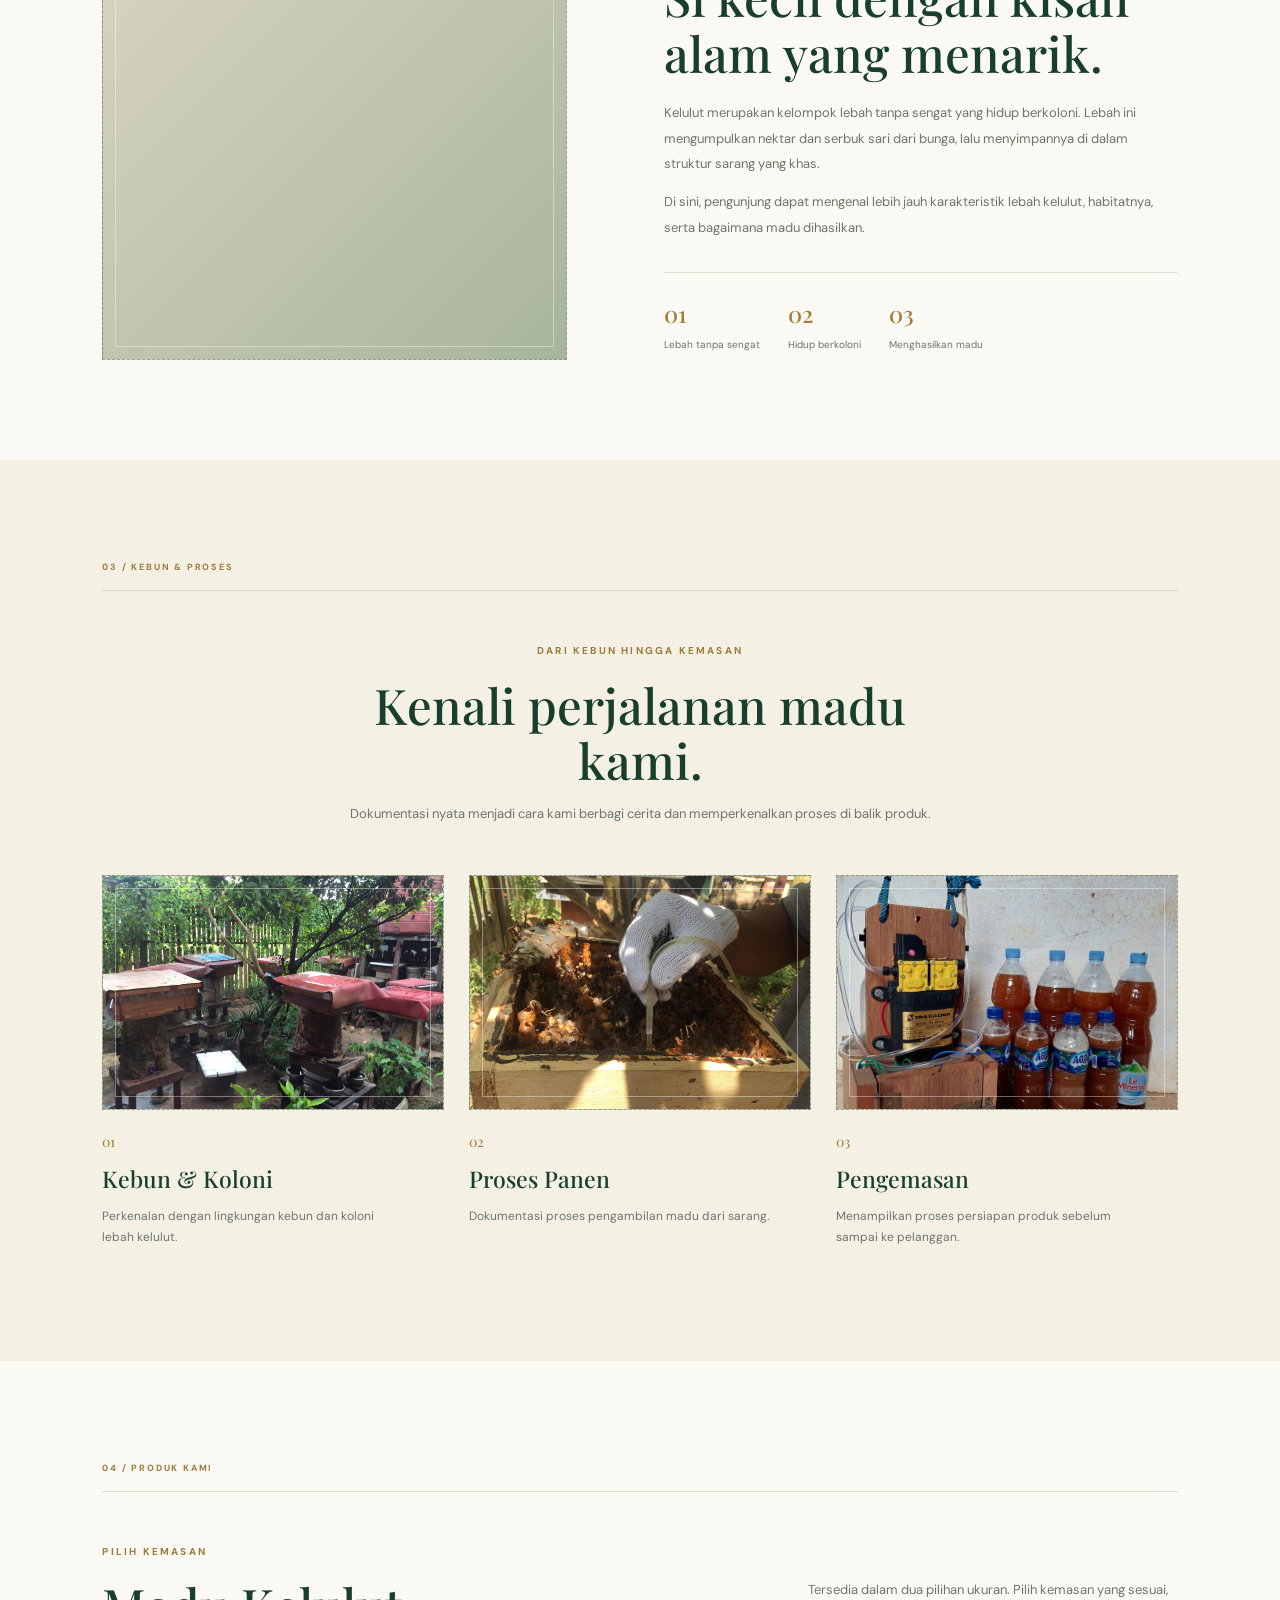
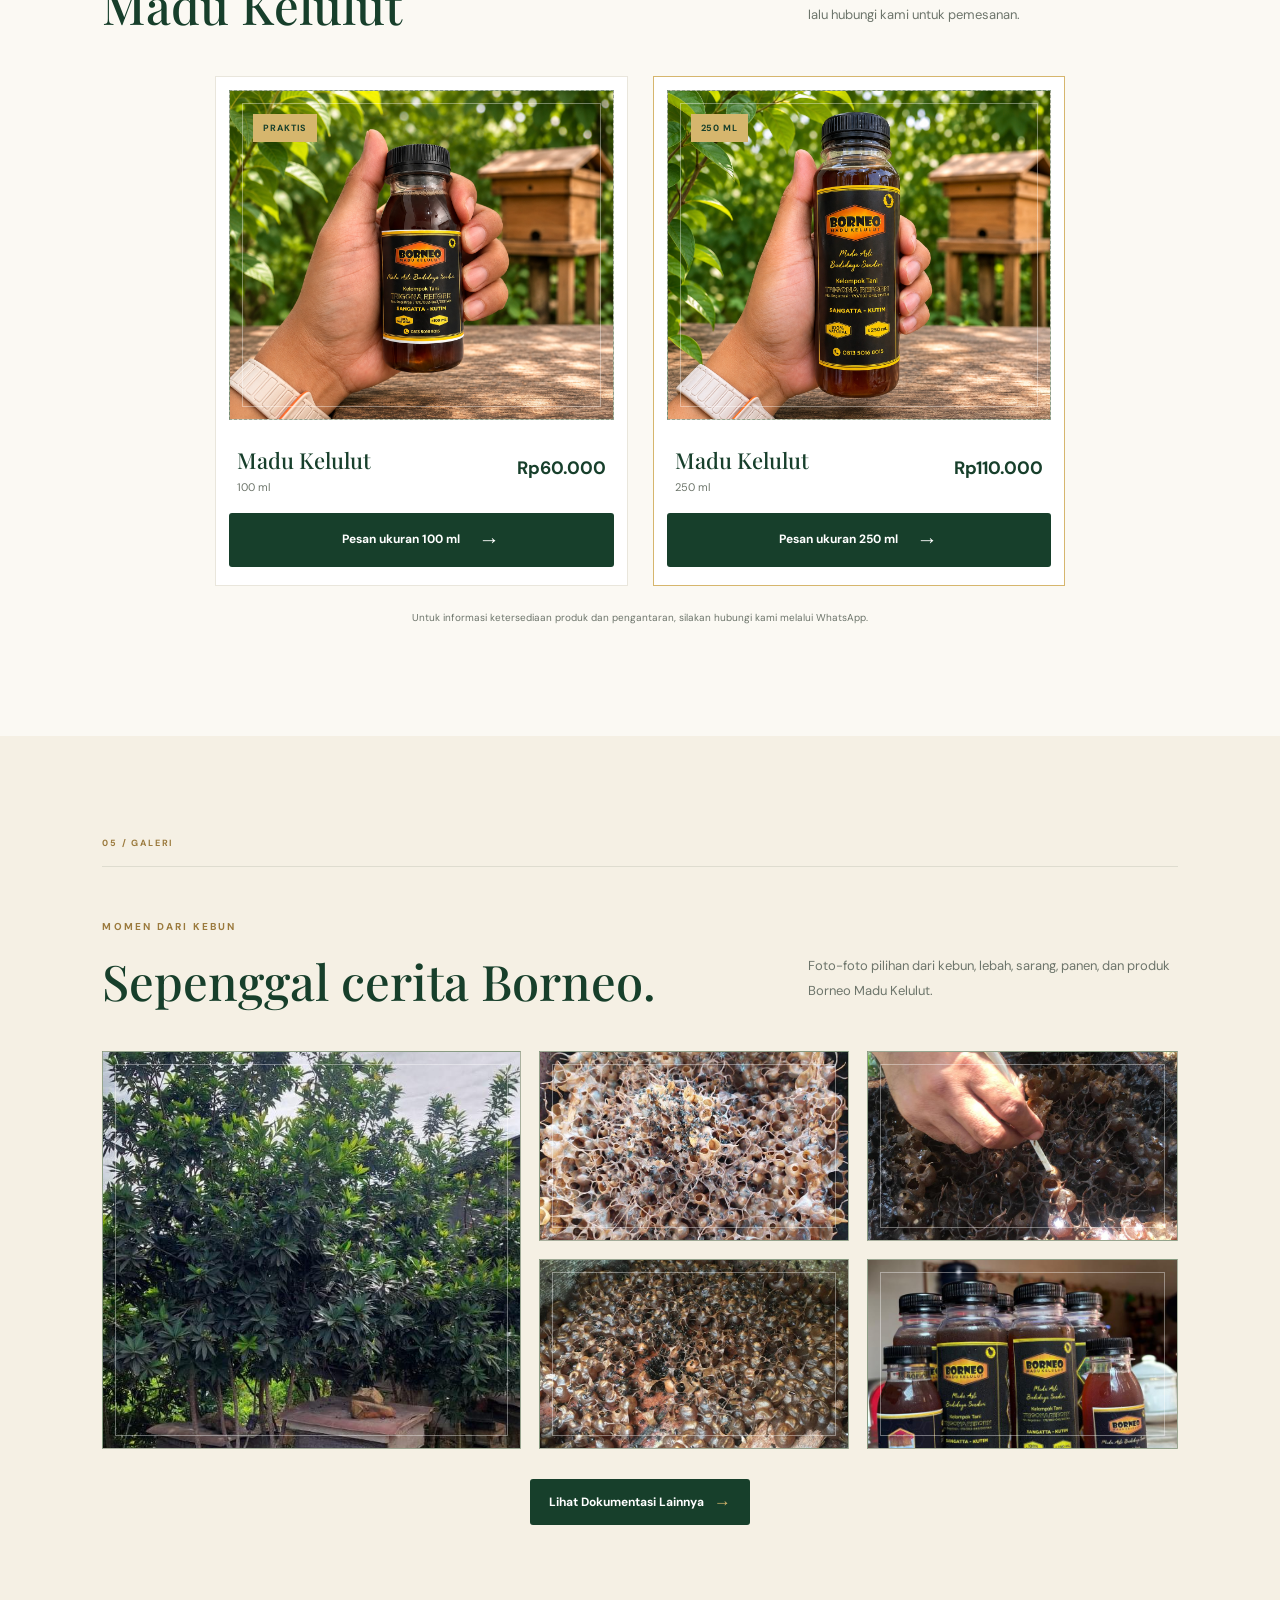
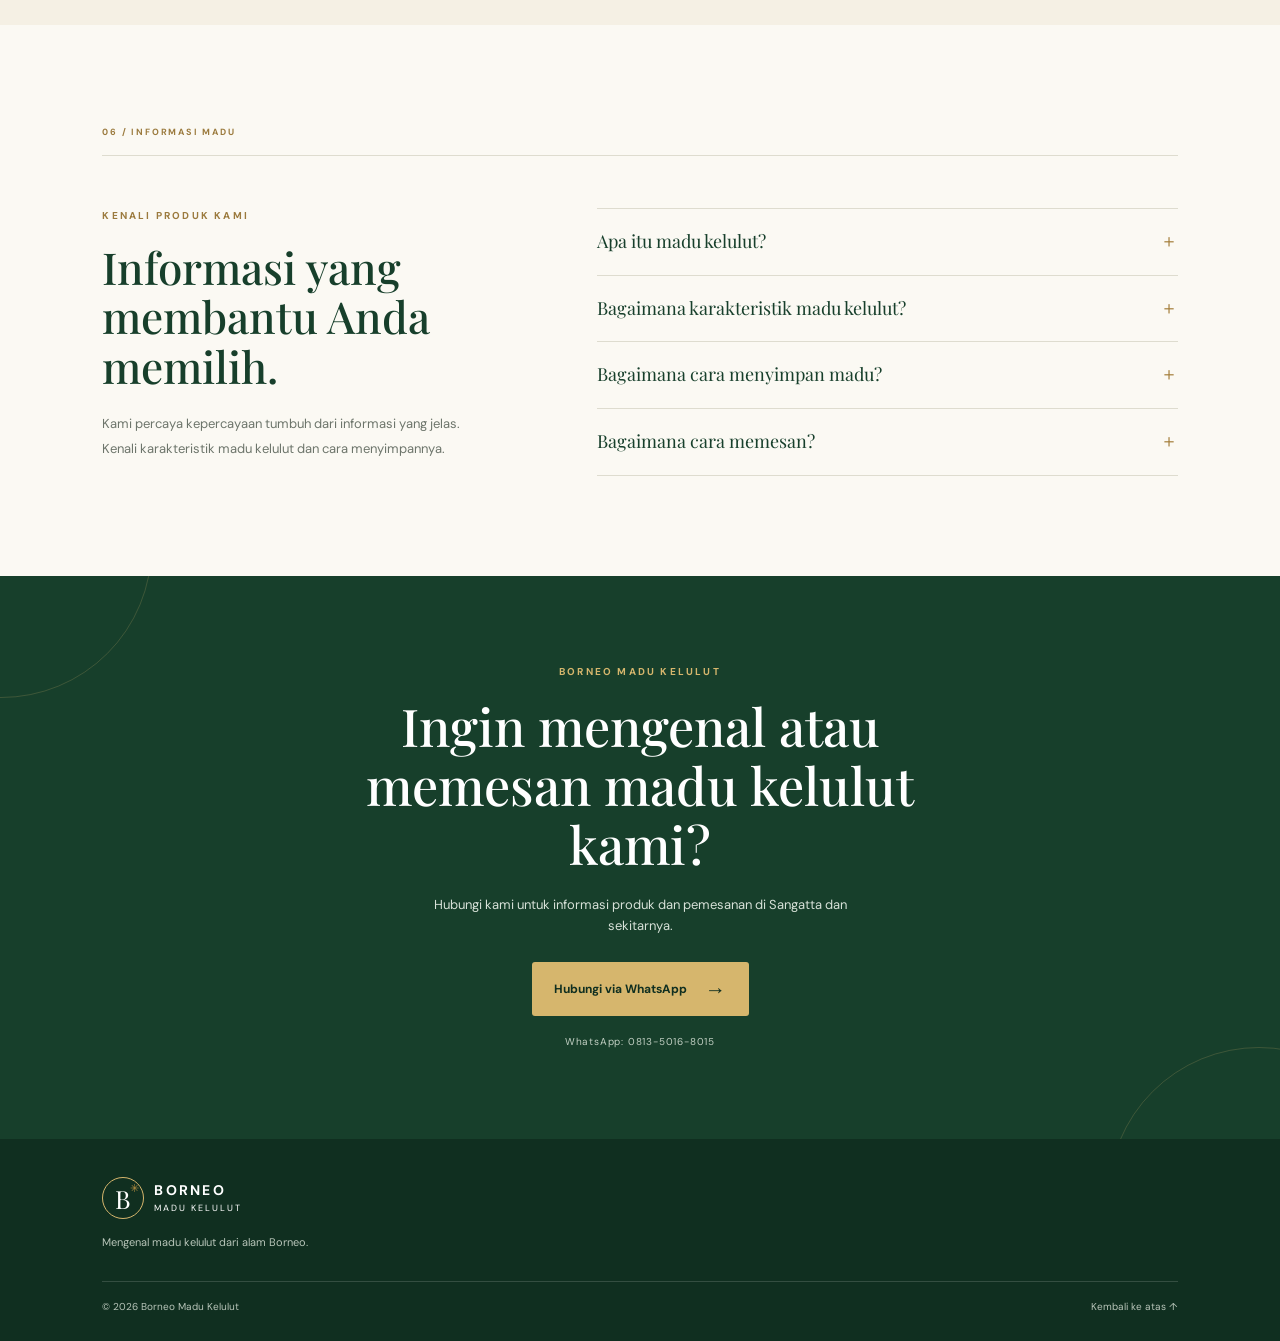
==== commit 083522cf: "Update index.html" ====
--- a/index.html
+++ b/index.html
@@ -36,7 +36,7 @@
         <h1>Mengenal Kebaikan Alam dalam Setiap Tetes Madu.</h1>
         <p class="hero-desc">Cerita tentang lebah kelulut, kebun, dan madu khas Kalimantan. Kenali produk kami dan pesan dengan mudah melalui WhatsApp.</p>
         <div class="hero-actions">
-          <a class="button button-gold" data-wa="Halo Borneo Madu Kelulut, saya ingin bertanya tentang produk madu kelulut.">Pesan via WhatsApp <span>↗</span></a>
+          <a class="button button-gold" data-wa="Halo Borneo Madu Kelulut, saya ingin bertanya tentang produk madu kelulut.">Pesan via WhatsApp <span class="button-arrow" aria-hidden="true">→</span></a>
           <a class="text-link light-link" href="#tentang">Jelajahi cerita kami <span>↓</span></a>
         </div>
         <div class="hero-note"><span class="note-dot"></span> Borneo Madu Kelulut · Sangatta</div>
@@ -145,7 +145,7 @@
   <span class="product-tag">PRAKTIS</span>
 </div>
           <div class="product-info"><div><h3>Madu Kelulut</h3><p class="volume">100 ml</p></div><strong class="price">Rp60.000</strong></div>
-          <a class="button button-dark full-button" data-wa="Halo Borneo Madu Kelulut, saya ingin memesan Madu Kelulut 100 ml seharga Rp60.000.">Pesan ukuran 100 ml <span>↗</span></a>
+          <a class="button button-dark full-button" data-wa="Halo Borneo Madu Kelulut, saya ingin memesan Madu Kelulut 100 ml seharga Rp60.000.">Pesan ukuran 100 ml <span class="button-arrow" aria-hidden="true">→</span></a>
         </article>
         <article class="product-card featured">
           <div class="product-image photo-placeholder">
@@ -154,7 +154,7 @@
   <span class="product-tag">250 ML</span>
 </div>
           <div class="product-info"><div><h3>Madu Kelulut</h3><p class="volume">250 ml</p></div><strong class="price">Rp110.000</strong></div>
-          <a class="button button-dark full-button" data-wa="Halo Borneo Madu Kelulut, saya ingin memesan Madu Kelulut 250 ml seharga Rp110.000.">Pesan ukuran 250 ml <span>↗</span></a>
+          <a class="button button-dark full-button" data-wa="Halo Borneo Madu Kelulut, saya ingin memesan Madu Kelulut 250 ml seharga Rp110.000.">Pesan ukuran 250 ml <span class="button-arrow" aria-hidden="true">→</span></a>
         </article>
       </div>
       <p class="product-footnote">Untuk informasi ketersediaan produk dan pengantaran, silakan hubungi kami melalui WhatsApp.</p>
@@ -207,7 +207,7 @@
         <p class="eyebrow light">BORNEO MADU KELULUT</p>
         <h2>Ingin mengenal atau memesan madu kelulut kami?</h2>
         <p>Hubungi kami untuk informasi produk dan pemesanan di Sangatta dan sekitarnya.</p>
-        <a class="button button-gold" data-wa="Halo Borneo Madu Kelulut, saya ingin bertanya dan melakukan pemesanan.">Hubungi via WhatsApp <span>↗</span></a>
+        <a class="button button-gold" data-wa="Halo Borneo Madu Kelulut, saya ingin bertanya dan melakukan pemesanan.">Hubungi via WhatsApp <span class="button-arrow" aria-hidden="true">→</span></a>
         <small>WhatsApp: 0813-5016-8015</small>
       </div>
     </section>
@@ -220,7 +220,12 @@
   </footer>
 
   <a class="floating-wa" data-wa="Halo Borneo Madu Kelulut, saya ingin bertanya tentang produk madu kelulut." aria-label="Chat WhatsApp">
-    <span class="wa-symbol">✆</span><span>Pesan di WhatsApp</span>
+    <span class="wa-symbol" aria-hidden="true">
+      <svg viewBox="0 0 24 24" role="img" focusable="false">
+        <path d="M20.2 11.8a8.2 8.2 0 0 1-12.1 7.1L4 20l1.1-4A8.2 8.2 0 1 1 20.2 11.8Z" fill="none" stroke="currentColor" stroke-width="1.7" stroke-linecap="round" stroke-linejoin="round"/>
+        <path d="M9 8.2c.2-.4.4-.4.7-.4h.5c.2 0 .4.1.5.4l.7 1.6c.1.2.1.4-.1.6l-.6.7c-.2.2-.2.4-.1.6.5.9 1.2 1.6 2.1 2.1.2.1.4.1.6-.1l.7-.6c.2-.2.4-.2.6-.1l1.6.7c.3.1.4.3.4.5v.5c0 .3 0 .5-.4.7-.5.3-1.2.5-2 .3-1.2-.3-2.5-1.1-3.7-2.3-1.2-1.2-2-2.5-2.3-3.7-.2-.8 0-1.5.3-2Z" fill="currentColor"/>
+      </svg>
+    </span><span>Pesan di WhatsApp</span>
   </a>
 
   <script src="script.js"></script>
--- a/style.css
+++ b/style.css
@@ -243,3 +243,124 @@
   object-position: center;
   display: block;
 }
+
+/* Penyempurnaan ikon WhatsApp, galeri, dan tombol dokumentasi */
+.button-arrow {
+  display: inline-flex;
+  align-items: center;
+  justify-content: center;
+  width: 22px;
+  height: 22px;
+  font-family: Arial, sans-serif;
+  font-size: 21px !important;
+  font-weight: 400;
+  line-height: 1;
+  color: currentColor;
+}
+
+.floating-wa {
+  gap: 10px;
+  padding: 12px 18px 12px 14px;
+}
+
+.wa-symbol {
+  width: 29px;
+  height: 29px;
+  flex: 0 0 29px;
+  border: 0;
+  display: grid;
+  place-items: center;
+}
+
+.wa-symbol svg {
+  display: block;
+  width: 27px;
+  height: 27px;
+}
+
+.gallery-grid {
+  gap: 18px;
+}
+
+.gallery-grid > .photo-placeholder {
+  min-width: 0;
+  border: 1px solid rgba(23, 63, 43, .24);
+}
+
+.gallery-more-wrap {
+  margin-top: 30px;
+}
+
+.gallery-more {
+  gap: 10px;
+  padding: 12px 19px;
+  min-height: 46px;
+  border-radius: 3px;
+  line-height: 1.4;
+}
+
+.gallery-more span {
+  font-family: Arial, sans-serif;
+  font-size: 17px;
+  line-height: 1;
+}
+
+@media (max-width: 600px) {
+  .gallery-grid {
+    gap: 14px;
+  }
+  .gallery-more-wrap {
+    margin-top: 25px;
+  }
+  .gallery-more {
+    padding: 11px 16px;
+    min-height: 44px;
+    font-size: 11px;
+    gap: 9px;
+  }
+  .floating-wa {
+    right: 12px;
+    bottom: 12px;
+    gap: 8px;
+    padding: 10px 14px 10px 11px;
+    font-size: 11px;
+  }
+  .wa-symbol {
+    width: 26px;
+    height: 26px;
+    flex-basis: 26px;
+  }
+  .wa-symbol svg {
+    width: 25px;
+    height: 25px;
+  }
+}
+
+/* Perbaikan galeri khusus tampilan HP */
+@media (max-width: 600px) {
+  .gallery-grid {
+    grid-template-columns: 1fr 1fr;
+    grid-template-rows: 230px 190px 190px;
+    gap: 16px;
+  }
+
+  .gallery-grid > div {
+    min-height: 0;
+    height: 100%;
+  }
+
+  .gallery-large {
+    grid-column: span 2;
+    grid-row: auto;
+  }
+
+  .gallery-more-wrap {
+    margin-top: 38px;
+  }
+
+  .gallery-more {
+    padding: 12px 18px;
+    min-height: 44px;
+    font-size: 11px;
+  }
+}
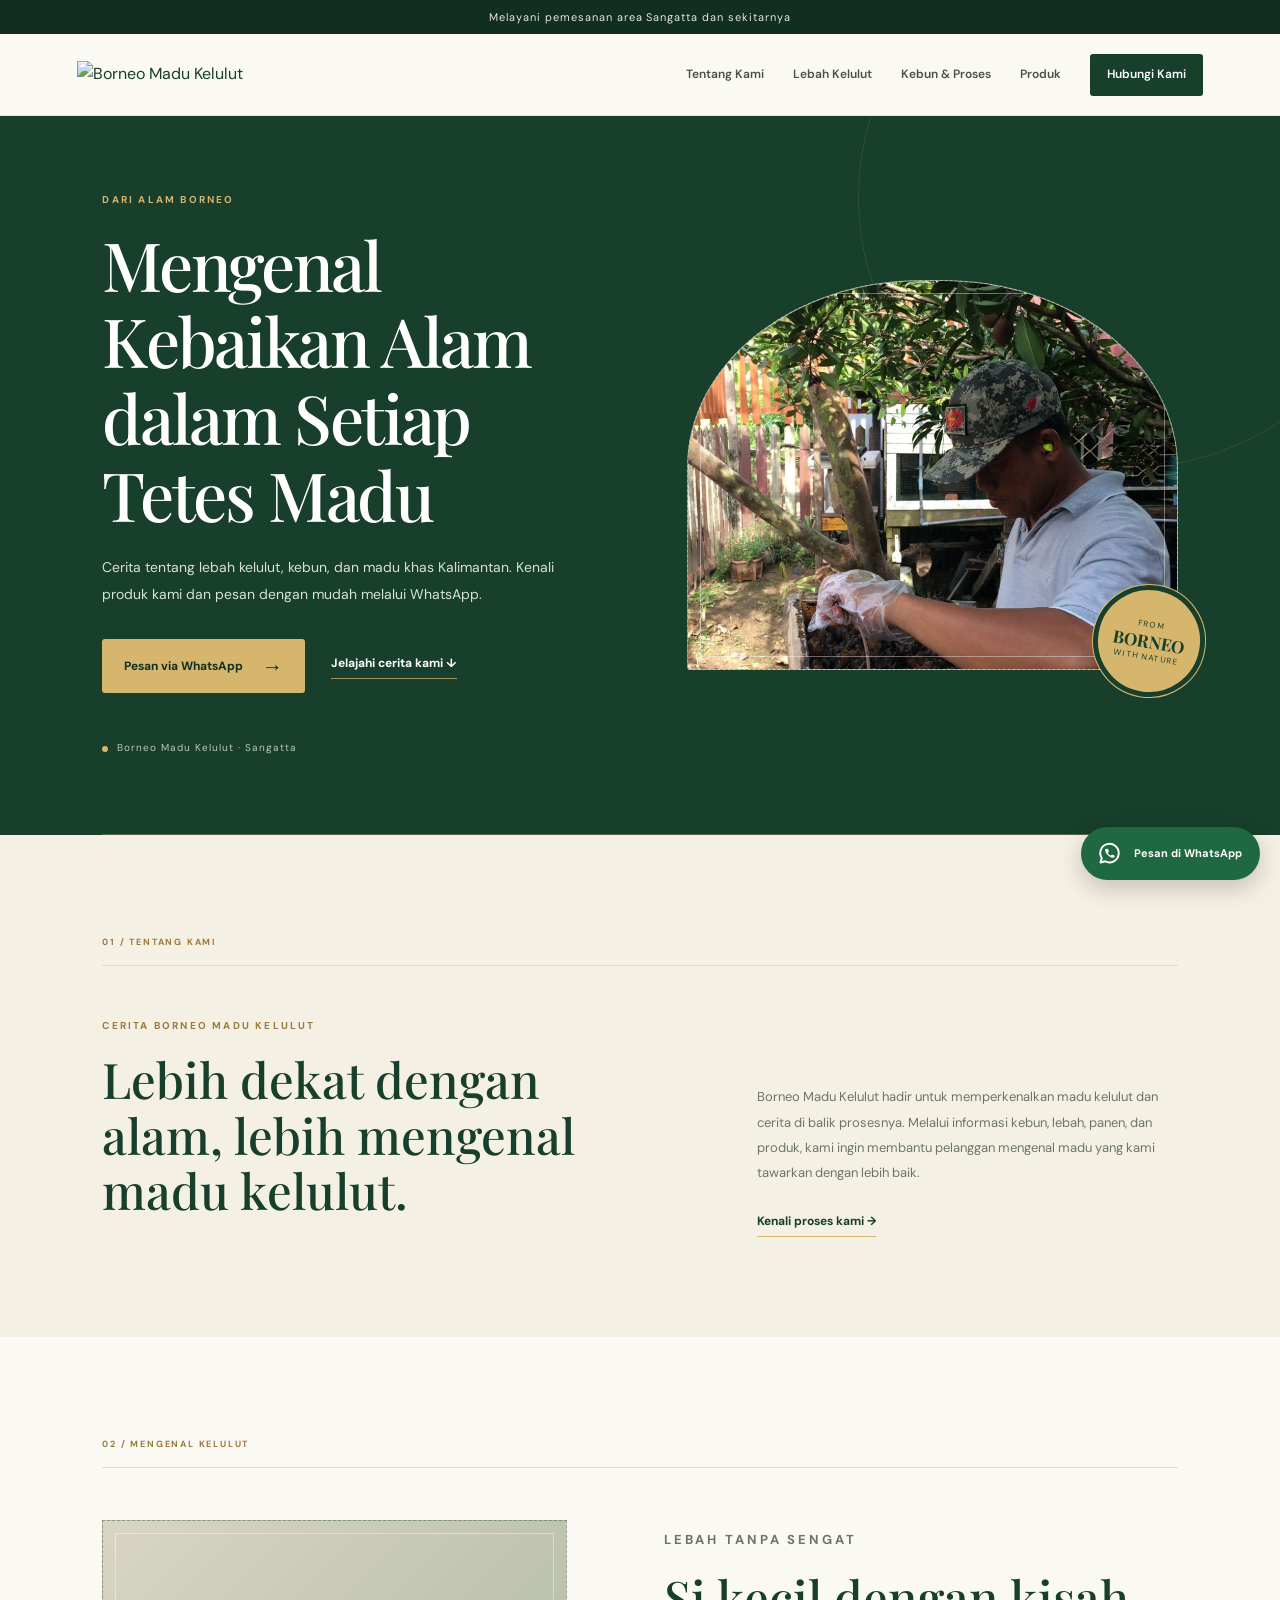
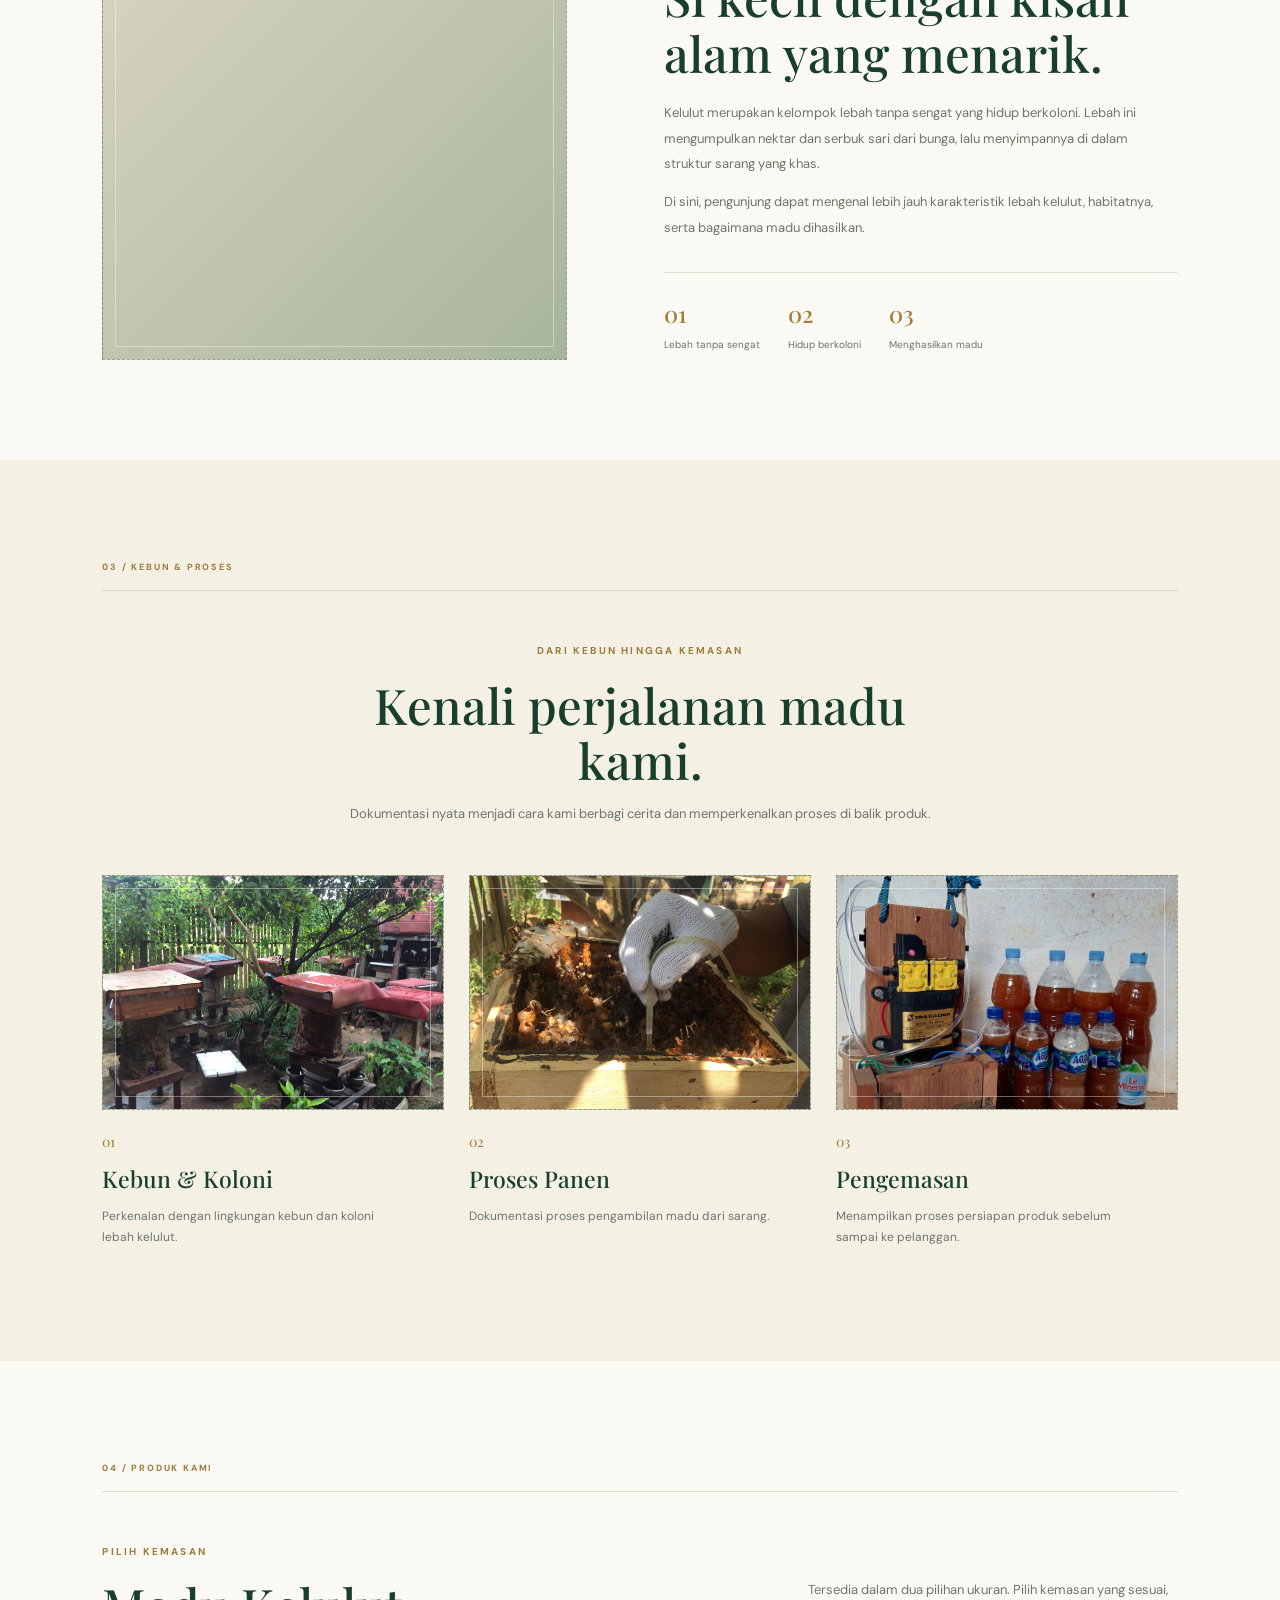
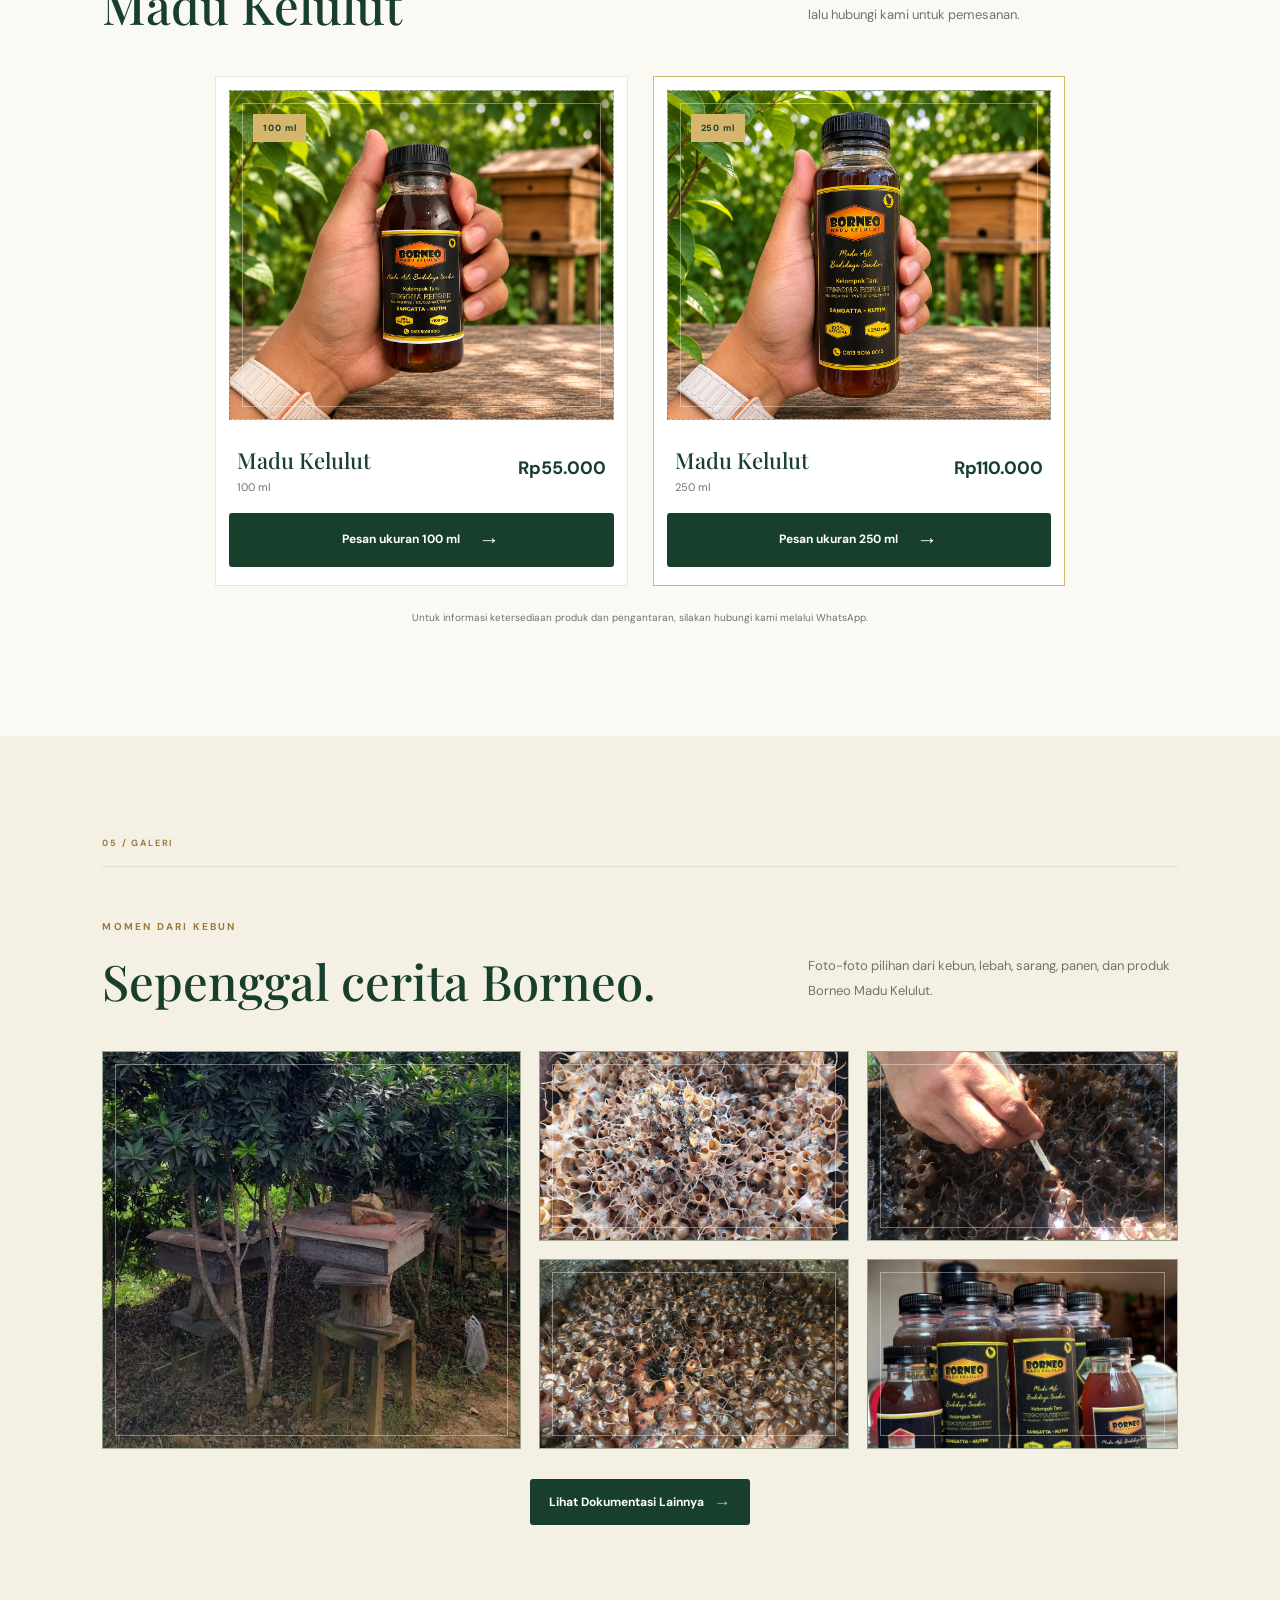
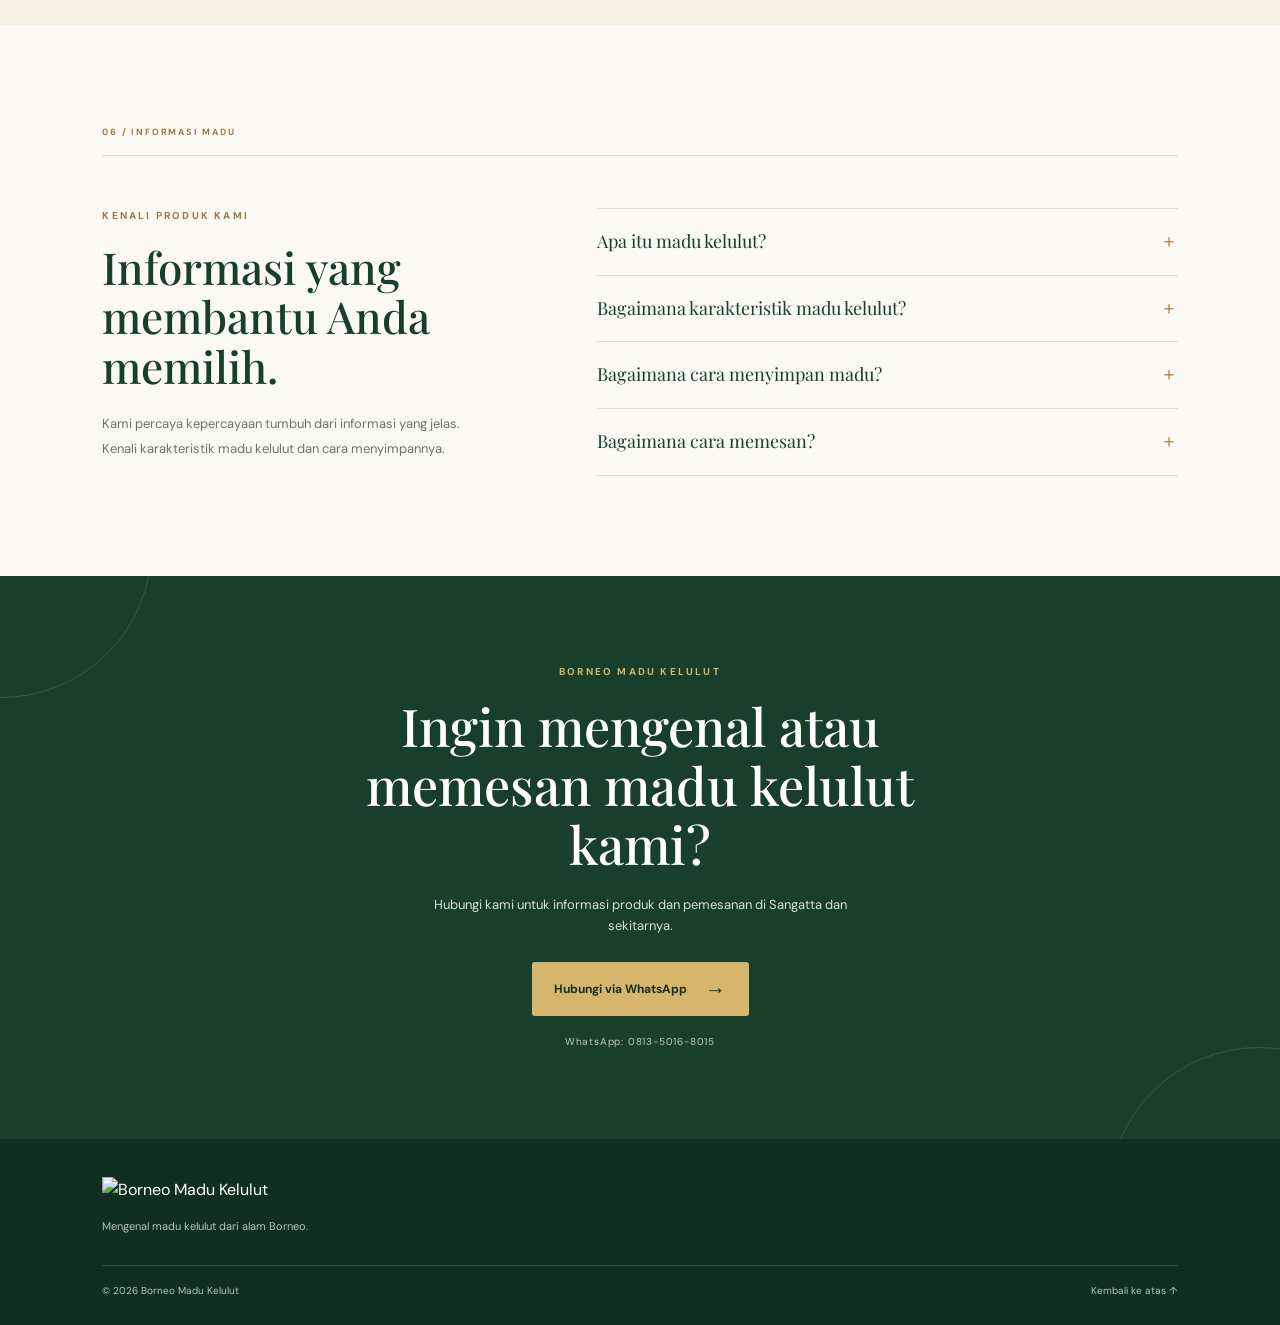
==== commit e0db109d: "Update index.html" ====
--- a/index.html
+++ b/index.html
@@ -9,15 +9,31 @@
   <link rel="preconnect" href="https://fonts.googleapis.com">
   <link rel="preconnect" href="https://fonts.gstatic.com" crossorigin>
   <link href="https://fonts.googleapis.com/css2?family=DM+Sans:wght@400;500;600;700&family=Playfair+Display:wght@500;600;700&display=swap" rel="stylesheet">
-  <link rel="stylesheet" href="style.css">
+  <link rel="stylesheet" href="style.css">  <style>
+    .brand-logo {
+      display: block;
+      width: 190px;
+      max-width: 100%;
+      height: auto;
+      object-fit: contain;
+    }
+    .brand {
+      align-items: center;
+    }
+    @media (max-width: 700px) {
+      .brand-logo {
+        width: 125px;
+      }
+    }
+  </style>
+
 </head>
 <body>
   <div class="announcement">Melayani pemesanan area Sangatta dan sekitarnya</div>
 
   <header class="site-header">
     <a class="brand" href="#home" aria-label="Borneo Madu Kelulut - Beranda">
-      <span class="brand-mark">B<span>✳</span></span>
-      <span class="brand-copy"><strong>BORNEO</strong><small>MADU KELULUT</small></span>
+      <img class="brand-logo" src="Foto/logo-borneo.png" alt="Borneo Madu Kelulut">
     </a>
     <button class="menu-toggle" aria-label="Buka menu" aria-expanded="false">☰</button>
     <nav class="nav" aria-label="Navigasi utama">
@@ -33,7 +49,7 @@
     <section class="hero" id="home">
       <div class="hero-content">
         <p class="eyebrow light">DARI ALAM BORNEO</p>
-        <h1>Mengenal Kebaikan Alam dalam Setiap Tetes Madu.</h1>
+        <h1>Mengenal Kebaikan Alam dalam Setiap Tetes Madu</h1>
         <p class="hero-desc">Cerita tentang lebah kelulut, kebun, dan madu khas Kalimantan. Kenali produk kami dan pesan dengan mudah melalui WhatsApp.</p>
         <div class="hero-actions">
           <a class="button button-gold" data-wa="Halo Borneo Madu Kelulut, saya ingin bertanya tentang produk madu kelulut.">Pesan via WhatsApp <span class="button-arrow" aria-hidden="true">→</span></a>
@@ -142,16 +158,16 @@
           <div class="product-image photo-placeholder">
   <img src="Foto/foto-produk-100ml.png"
        alt="Madu Kelulut 100 ml">
-  <span class="product-tag">PRAKTIS</span>
-</div>
-          <div class="product-info"><div><h3>Madu Kelulut</h3><p class="volume">100 ml</p></div><strong class="price">Rp60.000</strong></div>
+  <span class="product-tag">100 ml</span>
+</div>
+          <div class="product-info"><div><h3>Madu Kelulut</h3><p class="volume">100 ml</p></div><strong class="price">Rp55.000</strong></div>
           <a class="button button-dark full-button" data-wa="Halo Borneo Madu Kelulut, saya ingin memesan Madu Kelulut 100 ml seharga Rp60.000.">Pesan ukuran 100 ml <span class="button-arrow" aria-hidden="true">→</span></a>
         </article>
         <article class="product-card featured">
           <div class="product-image photo-placeholder">
   <img src="Foto/foto-produk-250ml.png"
        alt="Madu Kelulut 250 ml">
-  <span class="product-tag">250 ML</span>
+  <span class="product-tag">250 ml</span>
 </div>
           <div class="product-info"><div><h3>Madu Kelulut</h3><p class="volume">250 ml</p></div><strong class="price">Rp110.000</strong></div>
           <a class="button button-dark full-button" data-wa="Halo Borneo Madu Kelulut, saya ingin memesan Madu Kelulut 250 ml seharga Rp110.000.">Pesan ukuran 250 ml <span class="button-arrow" aria-hidden="true">→</span></a>
@@ -214,7 +230,7 @@
   </main>
 
   <footer class="footer">
-    <a class="brand footer-brand" href="#home"><span class="brand-mark">B<span>✳</span></span><span class="brand-copy"><strong>BORNEO</strong><small>MADU KELULUT</small></span></a>
+    <a class="brand footer-brand" href="#home" aria-label="Borneo Madu Kelulut - Kembali ke atas"><img class="brand-logo" src="Foto/logo-borneo.png" alt="Borneo Madu Kelulut"></a>
     <p>Mengenal madu kelulut dari alam Borneo.</p>
     <div class="footer-bottom"><span>© <span id="year"></span> Borneo Madu Kelulut</span><a href="#home">Kembali ke atas ↑</a></div>
   </footer>
--- a/style.css
+++ b/style.css
@@ -364,3 +364,7 @@
     font-size: 11px;
   }
 }
+/* Mengatur posisi foto galeri paling kiri */
+.gallery-grid .gallery-large img {
+  object-position: center 100%;
+}
